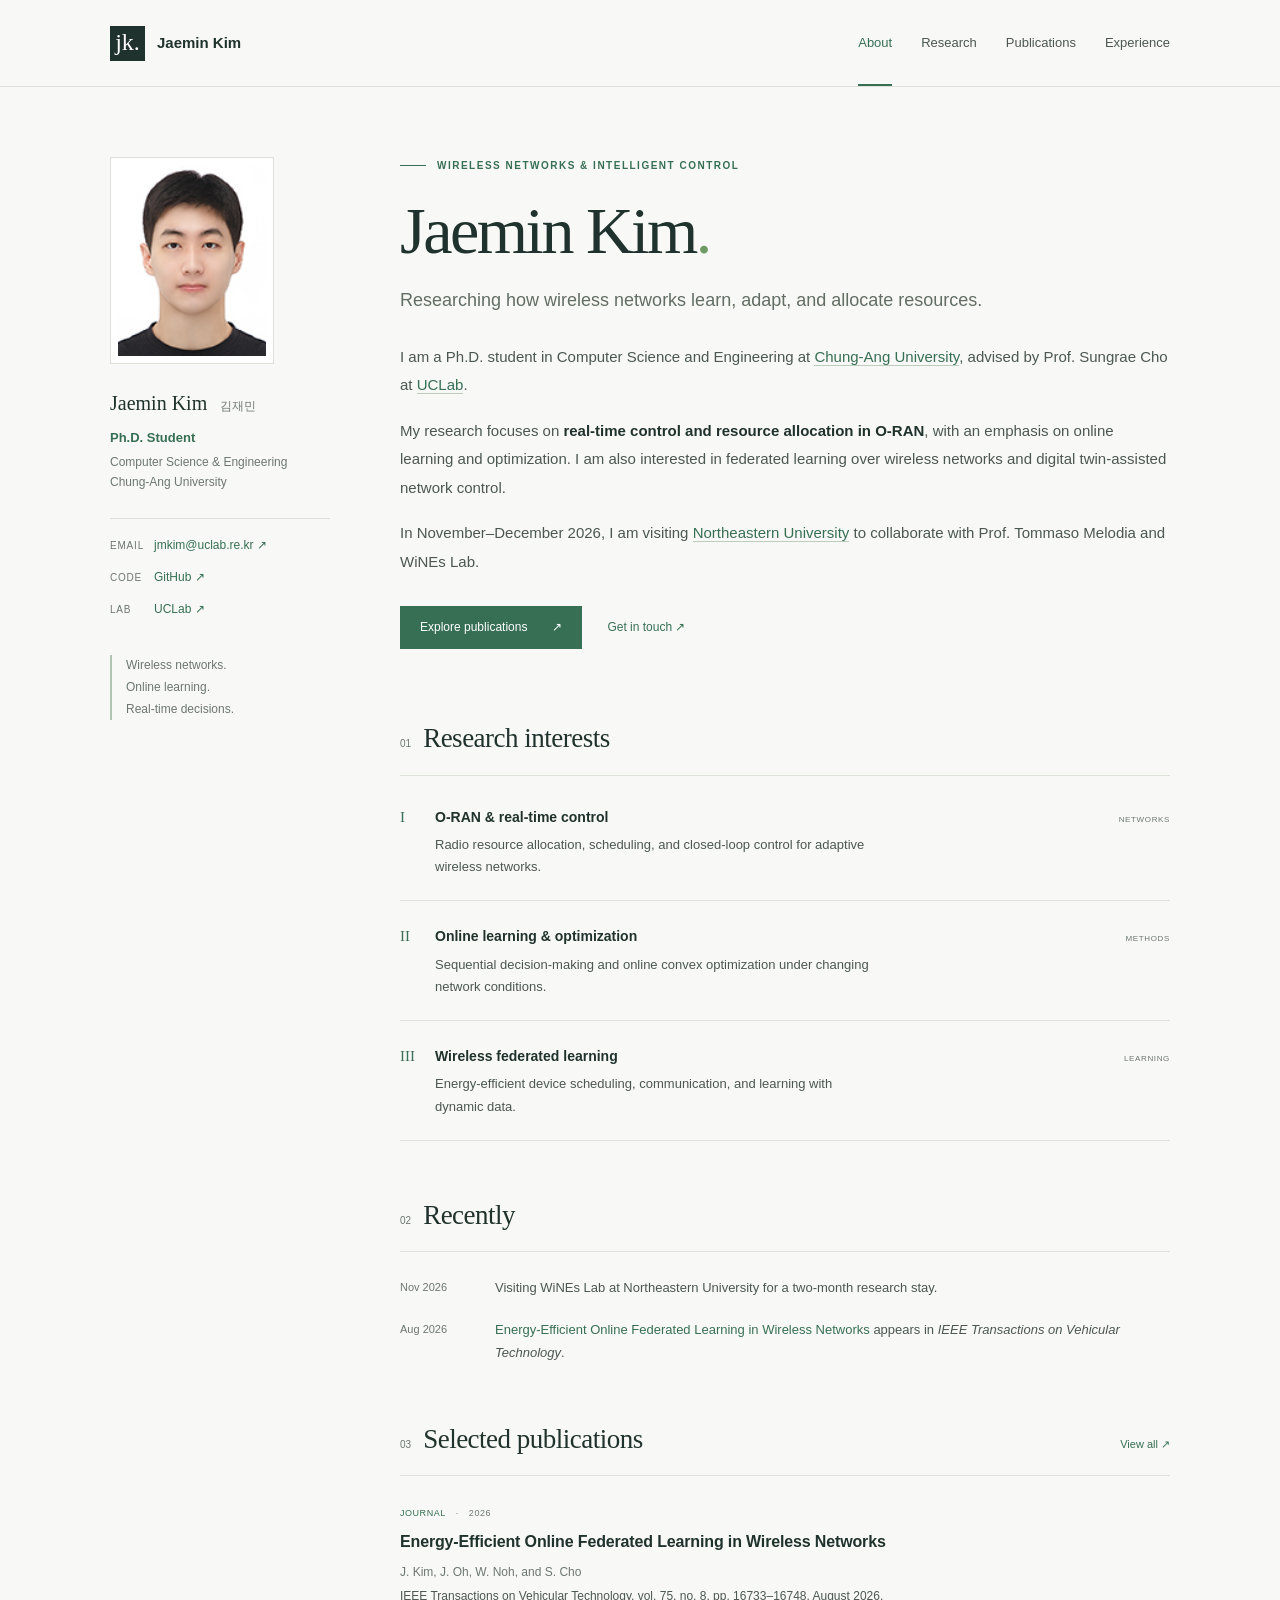
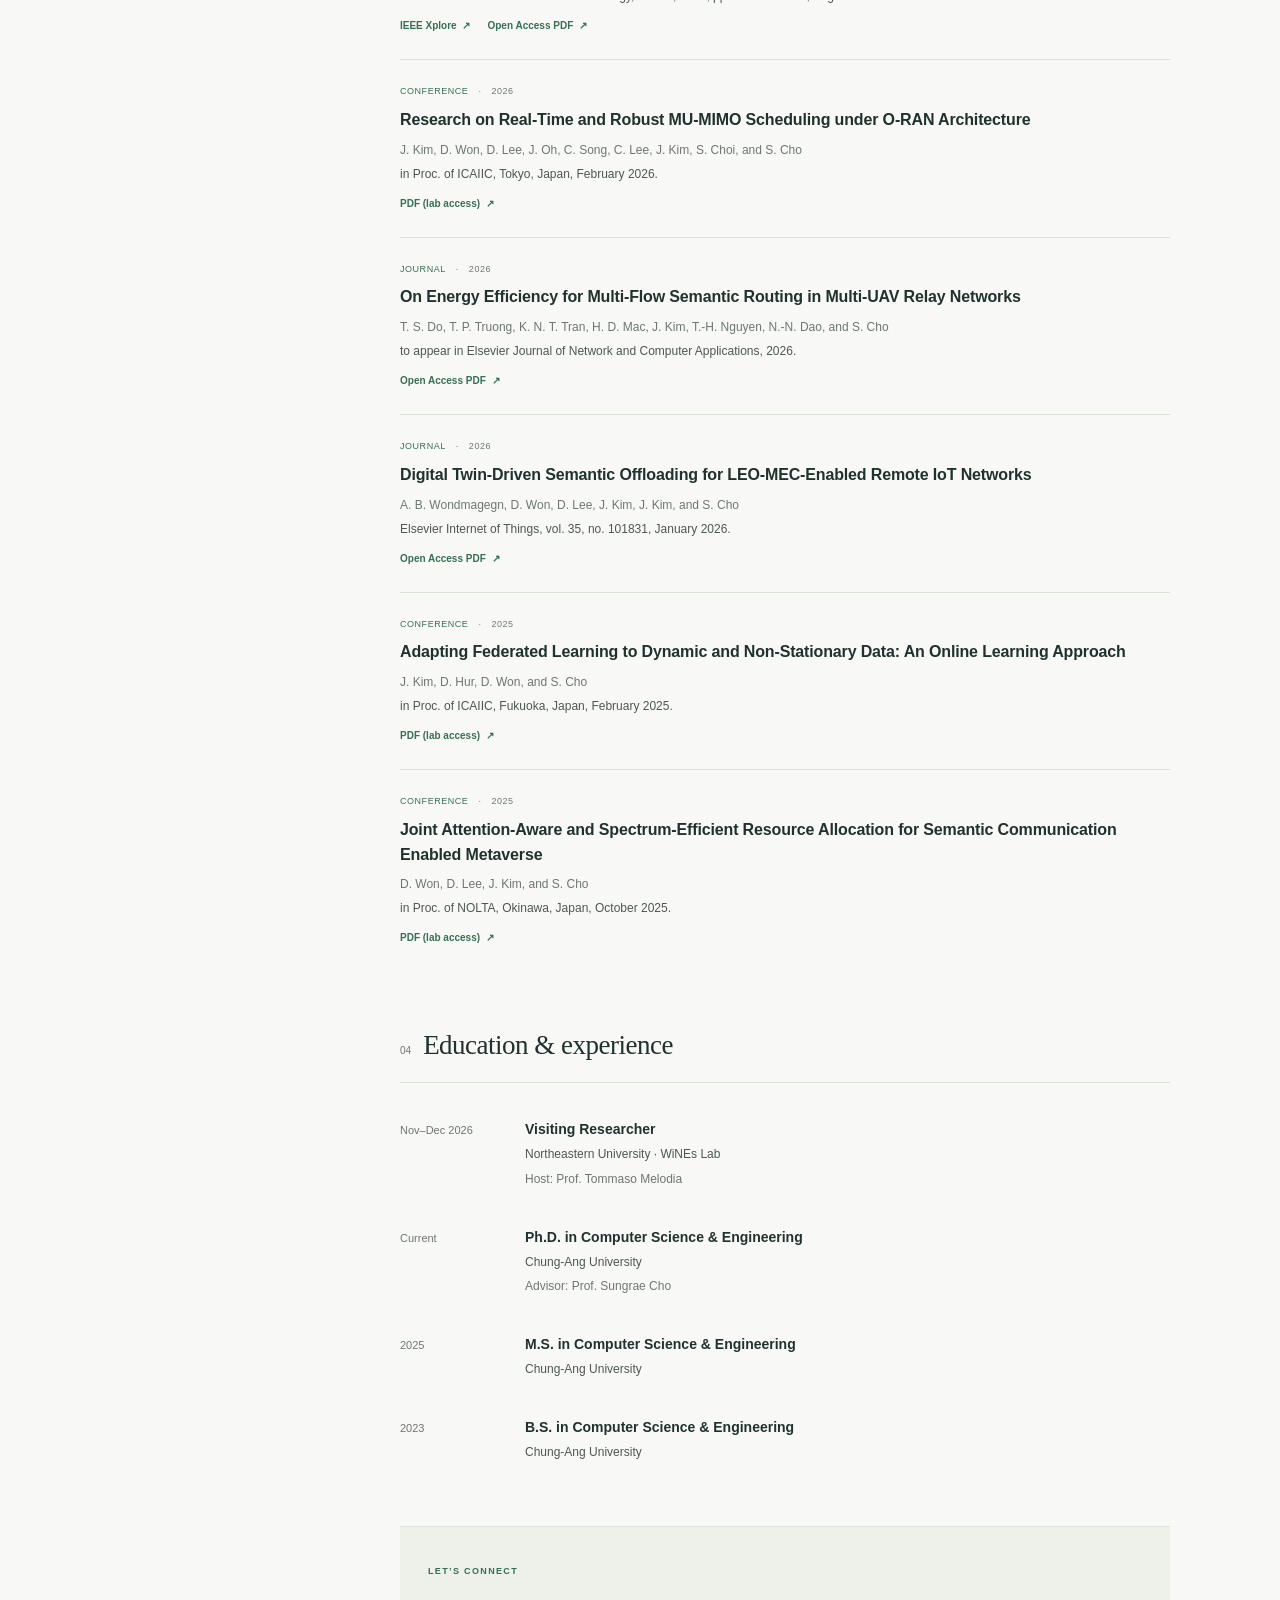
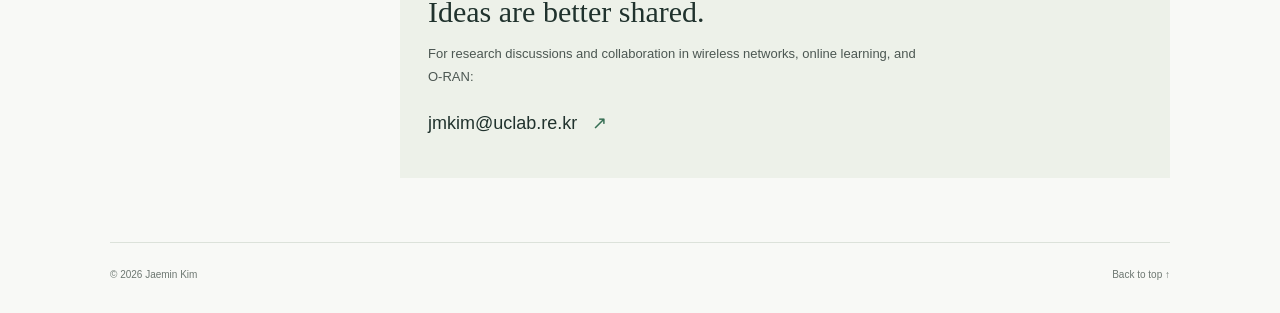
==== index.html @ d80642f9 "Build personal academic website with searchable publication record" ====
<!doctype html>
<html lang="en">
<head>
  <meta charset="utf-8">
  <meta name="viewport" content="width=device-width, initial-scale=1">
  <meta name="theme-color" content="#f8f9f6">
  <title>Jaemin Kim | Wireless Networks & Online Learning</title>
  <meta name="description" content="Jaemin Kim is a Ph.D. student at Chung-Ang University researching wireless networks, O-RAN, online learning, and resource allocation.">
  <link rel="canonical" href="https://jmkim-jay.github.io/">
  <meta property="og:type" content="website">
  <meta property="og:title" content="Jaemin Kim | Wireless Networks & Online Learning">
  <meta property="og:description" content="Jaemin Kim is a Ph.D. student at Chung-Ang University researching wireless networks, O-RAN, online learning, and resource allocation.">
  <meta property="og:url" content="https://jmkim-jay.github.io/">
  <link rel="icon" href="assets/favicon.svg" type="image/svg+xml">
  <link rel="stylesheet" href="assets/style.css">
  <script src="assets/site.js" defer></script>
</head>
<body>
  <a class="skip-link" href="#main">Skip to content</a>
  <header class="site-header">
    <div class="header-inner">
      <a class="brand" href="index.html" aria-label="Jaemin Kim — home"><span class="monogram" aria-hidden="true">jk.</span><span>Jaemin Kim</span></a>
      <nav aria-label="Main navigation">
        <a href="#about" aria-current="page">About</a>
        <a href="#research">Research</a>
        <a href="publications.html">Publications</a>
        <a href="#experience">Experience</a>
      </nav>
    </div>
  </header>
  <div class="page-layout">
    <aside class="profile" aria-label="Profile and contact">
      <div class="portrait-frame"><img src="assets/portrait.jpeg" alt="Portrait of Jaemin Kim" width="120" height="154" fetchpriority="high"></div>
      <p class="profile-name">Jaemin Kim <span lang="ko">김재민</span></p>
      <p class="profile-role">Ph.D. Student</p>
      <p class="profile-affiliation">Computer Science &amp; Engineering<br>Chung-Ang University</p>
      <div class="profile-divider"></div>
      <a class="profile-link" href="mailto:jmkim@uclab.re.kr"><span class="link-label">Email</span><span>jmkim@uclab.re.kr ↗</span></a>
      <a class="profile-link" href="https://github.com/jmkim-jay"><span class="link-label">Code</span><span>GitHub ↗</span></a>
      <a class="profile-link" href="https://uclab.re.kr/jmkim.html"><span class="link-label">Lab</span><span>UCLab ↗</span></a>
      <p class="profile-note">Wireless networks.<br>Online learning.<br>Real-time decisions.</p>
    </aside>
    <main id="main">
<section class="intro" id="about" aria-labelledby="intro-title">
  <p class="eyebrow"><span class="small-rule"></span> Wireless networks &amp; intelligent control</p>
  <h1 id="intro-title">Jaemin Kim<span class="name-dot">.</span></h1>
  <p class="intro-subtitle">Researching how wireless networks learn, adapt, and allocate resources.</p>
  <div class="intro-copy">
    <p>I am a Ph.D. student in Computer Science and Engineering at <a href="https://www.cau.ac.kr/">Chung-Ang University</a>, advised by Prof. Sungrae Cho at <a href="https://uclab.re.kr/">UCLab</a>.</p>
    <p>My research focuses on <strong>real-time control and resource allocation in O-RAN</strong>, with an emphasis on online learning and optimization. I am also interested in federated learning over wireless networks and digital twin-assisted network control.</p>
    <p>In November–December 2026, I am visiting <a href="https://www.northeastern.edu/">Northeastern University</a> to collaborate with Prof. Tommaso Melodia and WiNEs Lab.</p>
  </div>
  <div class="intro-actions"><a class="button" href="publications.html">Explore publications <span aria-hidden="true">↗</span></a><a class="text-link" href="mailto:jmkim@uclab.re.kr">Get in touch <span aria-hidden="true">↗</span></a></div>
</section>

<section class="section" id="research" aria-labelledby="research-title">
  <div class="section-heading"><p class="section-number">01</p><h2 id="research-title">Research interests</h2></div>
  <div class="research-list">
    <article><span class="research-index">I</span><div><h3>O-RAN &amp; real-time control</h3><p>Radio resource allocation, scheduling, and closed-loop control for adaptive wireless networks.</p></div><span class="research-tag">NETWORKS</span></article>
    <article><span class="research-index">II</span><div><h3>Online learning &amp; optimization</h3><p>Sequential decision-making and online convex optimization under changing network conditions.</p></div><span class="research-tag">METHODS</span></article>
    <article><span class="research-index">III</span><div><h3>Wireless federated learning</h3><p>Energy-efficient device scheduling, communication, and learning with dynamic data.</p></div><span class="research-tag">LEARNING</span></article>
  </div>
</section>

<section class="section" id="news" aria-labelledby="news-title">
  <div class="section-heading"><p class="section-number">02</p><h2 id="news-title">Recently</h2></div>
  <div class="news-list">
    <article><time datetime="2026-11">Nov 2026</time><p>Visiting WiNEs Lab at Northeastern University for a two-month research stay.</p></article>
    <article><time datetime="2026-08">Aug 2026</time><p><a href="https://ieeexplore.ieee.org/document/11421057">Energy-Efficient Online Federated Learning in Wireless Networks</a> appears in <em>IEEE Transactions on Vehicular Technology</em>.</p></article>
  </div>
</section>

<section class="section" id="selected-publications" aria-labelledby="selected-title">
  <div class="section-heading"><p class="section-number">03</p><h2 id="selected-title">Selected publications</h2><a class="section-link" href="publications.html">View all ↗</a></div>
  <div class="publication-list"><article class="publication" id="selected-journal-2" data-category="journal">
        <div class="pub-meta"><span>Journal</span><span>2026</span></div>
        <h3>Energy-Efficient Online Federated Learning in Wireless Networks</h3>
        <p class="authors">J. Kim, J. Oh, W. Noh, and S. Cho</p>
        <p class="venue">IEEE Transactions on Vehicular Technology, vol. 75, no. 8, pp. 16733–16748, August 2026.</p>
        <div class="paper-links"><a href="https://ieeexplore.ieee.org/document/11421057">IEEE Xplore <span aria-hidden="true">↗</span></a><a href="https://uclab.re.kr/publications_openaccesspdf/jmkim_tvt_2026_open.pdf">Open Access PDF <span aria-hidden="true">↗</span></a></div>
    </article>
<article class="publication" id="selected-conference-15" data-category="conference">
        <div class="pub-meta"><span>Conference</span><span>2026</span></div>
        <h3>Research on Real-Time and Robust MU-MIMO Scheduling under O-RAN Architecture</h3>
        <p class="authors">J. Kim, D. Won, D. Lee, J. Oh, C. Song, C. Lee, J. Kim, S. Choi, and S. Cho</p>
        <p class="venue">in Proc. of ICAIIC, Tokyo, Japan, February 2026.</p>
        <div class="paper-links"><a href="https://uclab.re.kr/publications/original/jmkim_icaiic_2026.pdf">PDF (lab access) <span aria-hidden="true">↗</span></a></div>
    </article>
<article class="publication" id="selected-journal-3" data-category="journal">
        <div class="pub-meta"><span>Journal</span><span>2026</span></div>
        <h3>On Energy Efficiency for Multi-Flow Semantic Routing in Multi-UAV Relay Networks</h3>
        <p class="authors">T. S. Do, T. P. Truong, K. N. T. Tran, H. D. Mac, J. Kim, T.-H. Nguyen, N.-N. Dao, and S. Cho</p>
        <p class="venue">to appear in Elsevier Journal of Network and Computer Applications, 2026.</p>
        <div class="paper-links"><a href="https://uclab.re.kr/uploads/files/tung_jnca_2026_open.pdf?publications_openaccesspdf">Open Access PDF <span aria-hidden="true">↗</span></a></div>
    </article>
<article class="publication" id="selected-journal-1" data-category="journal">
        <div class="pub-meta"><span>Journal</span><span>2026</span></div>
        <h3>Digital Twin-Driven Semantic Offloading for LEO-MEC-Enabled Remote IoT Networks</h3>
        <p class="authors">A. B. Wondmagegn, D. Won, D. Lee, J. Kim, J. Kim, and S. Cho</p>
        <p class="venue">Elsevier Internet of Things, vol. 35, no. 101831, January 2026.</p>
        <div class="paper-links"><a href="https://uclab.re.kr/publications_openaccesspdf/ayalneh_iotj2025_open.pdf">Open Access PDF <span aria-hidden="true">↗</span></a></div>
    </article>
<article class="publication" id="selected-conference-11" data-category="conference">
        <div class="pub-meta"><span>Conference</span><span>2025</span></div>
        <h3>Adapting Federated Learning to Dynamic and Non-Stationary Data: An Online Learning Approach</h3>
        <p class="authors">J. Kim, D. Hur, D. Won, and S. Cho</p>
        <p class="venue">in Proc. of ICAIIC, Fukuoka, Japan, February 2025.</p>
        <div class="paper-links"><a href="https://uclab.re.kr/publications/original/jmkim_ICAIIC2025.pdf">PDF (lab access) <span aria-hidden="true">↗</span></a></div>
    </article>
<article class="publication" id="selected-conference-14" data-category="conference">
        <div class="pub-meta"><span>Conference</span><span>2025</span></div>
        <h3>Joint Attention-Aware and Spectrum-Efficient Resource Allocation for Semantic Communication Enabled Metaverse</h3>
        <p class="authors">D. Won, D. Lee, J. Kim, and S. Cho</p>
        <p class="venue">in Proc. of NOLTA, Okinawa, Japan, October 2025.</p>
        <div class="paper-links"><a href="https://uclab.re.kr/publications/original/dwwon_nolta_2025.pdf">PDF (lab access) <span aria-hidden="true">↗</span></a></div>
    </article></div>
</section>

<section class="section" id="experience" aria-labelledby="experience-title">
  <div class="section-heading"><p class="section-number">04</p><h2 id="experience-title">Education &amp; experience</h2></div>
  <div class="timeline">
    <article><p class="timeline-date">Nov–Dec 2026</p><div><h3>Visiting Researcher</h3><p>Northeastern University · WiNEs Lab</p><p class="muted">Host: Prof. Tommaso Melodia</p></div></article>
    <article><p class="timeline-date">Current</p><div><h3>Ph.D. in Computer Science &amp; Engineering</h3><p>Chung-Ang University</p><p class="muted">Advisor: Prof. Sungrae Cho</p></div></article>
    <article><p class="timeline-date">2025</p><div><h3>M.S. in Computer Science &amp; Engineering</h3><p>Chung-Ang University</p></div></article>
    <article><p class="timeline-date">2023</p><div><h3>B.S. in Computer Science &amp; Engineering</h3><p>Chung-Ang University</p></div></article>
  </div>
</section>

<section class="contact-section" id="contact" aria-labelledby="contact-title">
  <p class="eyebrow">LET’S CONNECT</p><h2 id="contact-title">Ideas are better shared.</h2>
  <p>For research discussions and collaboration in wireless networks, online learning, and O-RAN:</p>
  <a class="contact-email" href="mailto:jmkim@uclab.re.kr">jmkim@uclab.re.kr <span aria-hidden="true">↗</span></a>
</section></main>
  </div>
  <footer class="site-footer"><span>© 2026 Jaemin Kim</span><a href="#main">Back to top ↑</a></footer>
</body>
</html>
---- assets/style.css ----
:root{--paper:#f8f9f6;--white:#fff;--ink:#20322d;--body:#4c5752;--muted:#6d7771;--green:#376f54;--line:#dce2da;--soft:#edf1e9;--serif:Georgia,'Times New Roman',serif;--sans:Inter,-apple-system,BlinkMacSystemFont,'Segoe UI',Arial,sans-serif}
*{box-sizing:border-box}html{scroll-behavior:smooth;scroll-padding-top:100px}body{margin:0;background:var(--paper);color:var(--body);font-family:var(--sans);font-size:16px;line-height:1.75;-webkit-font-smoothing:antialiased}a{color:var(--green);text-decoration:none;text-underline-offset:4px}a:hover{text-decoration:underline}button,input{font:inherit}button{cursor:pointer}a,button,input{-webkit-tap-highlight-color:transparent}a:focus-visible,button:focus-visible,input:focus-visible{outline:3px solid var(--green);outline-offset:5px}::selection{background:#d7e4d1;color:var(--ink)}[hidden]{display:none!important}h1,h2,h3,p{margin:0}h1,h2,h3{color:var(--ink)}.skip-link{position:fixed;top:-100px;left:20px;padding:8px 18px;background:white;z-index:100}.skip-link:focus{top:12px}.site-header{position:sticky;top:0;background:rgba(248,249,246,.97);border-bottom:1px solid var(--line);z-index:20}.header-inner{max-width:1120px;margin:auto;min-height:86px;display:flex;align-items:center;justify-content:space-between;gap:24px;padding:0 30px}.brand{display:flex;align-items:center;gap:12px;font-weight:600;font-size:15px;color:var(--ink);white-space:nowrap}.brand:hover{text-decoration:none}.monogram{display:grid;place-items:center;background:var(--ink);color:white;width:35px;height:35px;font-family:var(--serif);font-size:24px;font-weight:400;line-height:1;padding-bottom:3px}.site-header nav{display:flex;gap:29px}.site-header nav a{position:relative;display:block;font-size:13px;font-weight:500;color:var(--body);padding:31px 0}.site-header nav a[aria-current=page]{color:var(--green)}.site-header nav a[aria-current=page]:after{content:'';position:absolute;bottom:-1px;height:2px;left:0;right:0;background:var(--green)}.page-layout{max-width:1120px;margin:0 auto;display:grid;grid-template-columns:220px minmax(0,1fr);gap:70px;padding:70px 30px 0}.profile{align-self:start;position:sticky;top:130px;font-size:13px;line-height:1.65}.portrait-frame{width:164px;height:207px;background:#fff;border:1px solid var(--line);padding:7px;margin-bottom:23px}.portrait-frame img{width:100%;height:100%;object-fit:cover;display:block}.profile-name{font-size:20px;font-family:var(--serif);color:var(--ink)}.profile-name span{font-size:12px;font-family:var(--sans);font-weight:400;color:var(--muted);margin-left:8px}.profile-role{font-size:13px;color:var(--green);font-weight:600;margin-top:7px}.profile-affiliation{margin-top:5px;font-size:12px;color:var(--muted)}.profile-divider{height:1px;background:var(--line);margin:25px 0 17px;width:100%}.profile-link{display:flex;align-items:baseline;gap:10px;font-size:12px;margin:12px 0}.link-label{width:34px;color:var(--muted);font-size:10px;text-transform:uppercase;letter-spacing:.08em}.profile-note{border-left:2px solid #b4c4b2;padding-left:14px;margin-top:36px;color:var(--muted);font-size:12px;line-height:1.8}main{min-width:0}.intro{padding-bottom:15px}.eyebrow{display:flex;align-items:center;gap:11px;font-size:10px;font-weight:600;letter-spacing:.15em;text-transform:uppercase;color:var(--green);margin-bottom:20px}.small-rule{width:26px;height:1px;background:var(--green);flex-shrink:0}h1{font-family:var(--serif);font-size:66px;font-weight:400;line-height:1.1;letter-spacing:-2.5px;margin-bottom:19px}.name-dot{color:#709a63}.intro-subtitle{font-size:18px;color:#626d64;line-height:1.6;max-width:620px;margin-bottom:28px}.intro-copy{font-size:15px;line-height:1.9}.intro-copy p+p{margin-top:17px}.intro-copy strong{font-weight:600;color:var(--ink)}.intro-copy a{border-bottom:1px solid #bdcdbb}.intro-copy a:hover{text-decoration:none;border-color:var(--green)}.intro-actions{display:flex;align-items:center;gap:25px;margin:30px 0 0}.button{display:inline-flex;align-items:center;justify-content:center;gap:25px;padding:10px 19px;background:var(--green);color:white;border:1px solid var(--green);font-size:12px;line-height:1.7;font-weight:500;transition:background .15s}.button:hover{background:var(--ink);text-decoration:none}.text-link{font-size:12px}.section{margin-top:56px}.section-heading{display:flex;align-items:baseline;gap:12px;padding-bottom:17px;border-bottom:1px solid var(--line);margin-bottom:6px}.section-number{font-size:10px;color:var(--muted);font-variant-numeric:tabular-nums}.section-heading h2{font-family:var(--serif);font-size:27px;font-weight:400;line-height:1.4;letter-spacing:-.5px}.section-link{margin-left:auto;font-size:11px;white-space:nowrap}.research-list article{display:flex;align-items:baseline;gap:17px;padding:22px 0;border-bottom:1px solid var(--line)}.research-index{font-family:var(--serif);font-size:15px;color:var(--green);min-width:18px}.research-list h3{font-size:14px;font-weight:600;margin-bottom:5px}.research-list p{font-size:13px;line-height:1.7;max-width:445px}.research-tag{font-size:8px;color:var(--muted);letter-spacing:.08em;margin-left:auto;flex-shrink:0}.news-list article{display:grid;grid-template-columns:83px 1fr;gap:12px;padding-top:18px;font-size:13px;line-height:1.8}.news-list time{font-size:11px;color:var(--muted);padding-top:2px}.publication{padding:24px 0;border-bottom:1px solid var(--line)}.publication:last-child{border-bottom:0}.pub-meta{display:flex;flex-wrap:wrap;align-items:center;gap:10px;font-size:9px;letter-spacing:.06em;text-transform:uppercase;color:var(--green);margin-bottom:8px}.pub-meta>span+span{color:var(--muted)}.pub-meta>span+span:before{content:'·';margin-right:10px}.pub-meta .award{color:var(--green);background:var(--soft);padding:2px 7px}.pub-meta .award:before{display:none}.publication h3{font-size:16px;line-height:1.55;font-weight:600;margin-bottom:7px;letter-spacing:-.15px}.publication .authors{font-size:12px;line-height:1.75;color:var(--muted)}.publication .venue{font-size:12px;line-height:1.75;margin-top:3px}.paper-links{display:flex;flex-wrap:wrap;gap:17px;margin-top:10px;font-size:10px;line-height:1.8}.paper-links:empty{display:none}.paper-links a{font-weight:600}.paper-links span{margin-left:3px}.timeline{padding:14px 0 0}.timeline article{display:grid;grid-template-columns:115px 1fr;gap:10px;padding:15px 0 20px}.timeline-date{font-size:11px;color:var(--muted);padding-top:3px}.timeline h3{font-size:14px;font-weight:600;line-height:1.65}.timeline article div p{font-size:12px;line-height:1.8;margin-top:3px}.muted{color:var(--muted)}.contact-section{margin-top:43px;border-top:1px solid var(--line);padding:37px 28px 38px;background:var(--soft)}.contact-section .eyebrow{font-size:9px;margin-bottom:12px}.contact-section h2{font-family:var(--serif);font-weight:400;font-size:30px;line-height:1.3;margin-bottom:12px}.contact-section>p:not(.eyebrow){font-size:13px;max-width:490px}.contact-email{font-size:18px;margin-top:20px;display:inline-block;color:var(--ink);overflow-wrap:anywhere}.contact-email span{color:var(--green);margin-left:10px}.site-footer{max-width:1060px;margin:64px auto 0;border-top:1px solid var(--line);padding:23px 0 30px;display:flex;justify-content:space-between;font-size:10px;color:var(--muted)}.site-footer a{color:var(--muted)}.publications-intro h1{font-size:52px;letter-spacing:-1.8px}.publications-intro .intro-subtitle{font-size:16px;margin-bottom:16px}.record-source{font-size:11px;color:var(--muted)}.publication-controls{padding:22px 0 25px}.search-label{display:block;font-size:12px;color:var(--ink);margin-bottom:7px}#publication-search{width:100%;border:1px solid #cbd6c9;border-radius:0;padding:12px 14px;font-size:13px;background:white;color:var(--ink);appearance:none}.filter-buttons{display:flex;flex-wrap:wrap;gap:7px;margin:17px 0 15px}.filter-buttons button{border:1px solid var(--line);background:transparent;padding:7px 10px;font-size:10px;line-height:1.5;color:var(--body);border-radius:2px}.filter-buttons button span{font-size:9px;margin-left:5px;opacity:.8}.filter-buttons button[aria-pressed=true]{background:var(--green);border-color:var(--green);color:white}.filter-buttons button:hover{border-color:var(--green)}.result-count{font-size:11px;color:var(--muted)}.pub-group{margin-top:24px}.pub-group>h2{font-family:var(--serif);font-size:25px;font-weight:400;display:flex;justify-content:space-between;gap:15px;align-items:center;padding-bottom:13px;border-bottom:1px solid var(--ink)}.pub-group>h2 span{font-family:var(--sans);font-size:12px;color:var(--muted)}.empty-state{text-align:center;padding:45px 10px}.empty-state h2{font-size:22px;font-family:var(--serif);font-weight:400}.empty-state p{font-size:13px;margin:12px 0 22px}
@media(min-width:1500px){.page-layout{padding-top:80px}}
@media(max-width:980px){.page-layout{grid-template-columns:185px minmax(0,1fr);gap:38px;padding-top:48px}.header-inner{padding:0 28px}.site-footer{margin-left:30px;margin-right:30px}.research-tag{display:none}.profile-link{font-size:11px;gap:7px}.link-label{width:28px}h1{font-size:58px}.publications-intro h1{font-size:45px}}
@media(max-width:700px){html{scroll-padding-top:120px}.header-inner{padding:15px 22px 0;min-height:0;flex-wrap:wrap;gap:7px}.brand{font-size:14px}.monogram{width:29px;height:29px;font-size:21px}.site-header nav{width:100%;justify-content:space-between;gap:12px}.site-header nav a{font-size:12px;padding:10px 0 13px}.page-layout{display:block;padding:31px 23px 0}.profile{position:static;display:grid;grid-template-columns:89px 1fr;column-gap:19px;align-items:start;padding-bottom:27px;margin-bottom:32px;border-bottom:1px solid var(--line)}.portrait-frame{grid-column:1;grid-row:1/6;width:89px;height:114px;padding:4px;margin:0}.profile-name{grid-column:2;font-size:21px;line-height:1.3;margin-top:4px}.profile-role{grid-column:2;font-size:12px;margin-top:5px}.profile-affiliation{grid-column:2;font-size:11px;margin-top:3px;line-height:1.5}.profile-divider,.profile-note{display:none}.profile-link{display:inline-flex;grid-column:2;gap:9px;margin:4px 0 0;font-size:10px;line-height:1.6}.profile-link:nth-of-type(n+2){display:none}.link-label{width:auto;font-size:9px}.eyebrow{font-size:8px;letter-spacing:.11em;gap:8px;margin-bottom:17px}.small-rule{width:18px}h1{font-size:51px;letter-spacing:-1.8px;margin-bottom:16px}.intro-subtitle{font-size:16px;margin-bottom:23px}.intro-copy{font-size:14px;line-height:1.9}.intro-copy p+p{margin-top:16px}.intro-actions{gap:20px;margin-top:25px}.button{padding:10px 13px;gap:17px;font-size:11px}.text-link{font-size:11px}.section{margin-top:42px}.section-heading{gap:9px;padding-bottom:13px}.section-heading h2{font-size:24px;letter-spacing:-.6px}.section-number{font-size:9px}.section-link{font-size:10px}.research-list article{gap:11px;padding:20px 0}.research-list h3{font-size:13px}.research-list p{font-size:12px}.news-list article{grid-template-columns:70px 1fr;gap:10px;font-size:12px}.news-list time{font-size:10px}.publication{padding:22px 0}.publication h3{font-size:15px}.publication .authors,.publication .venue{font-size:11px}.pub-meta{font-size:8px}.timeline article{grid-template-columns:85px 1fr;gap:12px;padding:12px 0 19px}.timeline h3{font-size:13px}.timeline-date{font-size:10px}.timeline article div p{font-size:11px}.contact-section{padding:28px 22px;margin-top:28px}.contact-section h2{font-size:27px}.contact-section>p:not(.eyebrow){font-size:12px}.contact-email{font-size:17px}.site-footer{margin:42px 23px 0;font-size:9px}.publications-intro h1{font-size:42px}.publications-intro .intro-subtitle{font-size:15px}.filter-buttons button{font-size:10px}.pub-group>h2{font-size:23px}.paper-links{font-size:10px}}
@media(prefers-reduced-motion:reduce){html{scroll-behavior:auto}*{transition:none!important}}
@media print{body{background:white;color:#111;font-size:11pt}.site-header,.profile,.site-footer,.intro-actions,.contact-section,.publication-controls{display:none}.page-layout{display:block;margin:0;padding:0;max-width:none}.section{margin-top:25px}.publication,.timeline article{break-inside:avoid}h1{font-size:35pt}.paper-links{display:none}a{color:inherit}.pub-group[hidden],.publication[hidden]{display:block!important}}
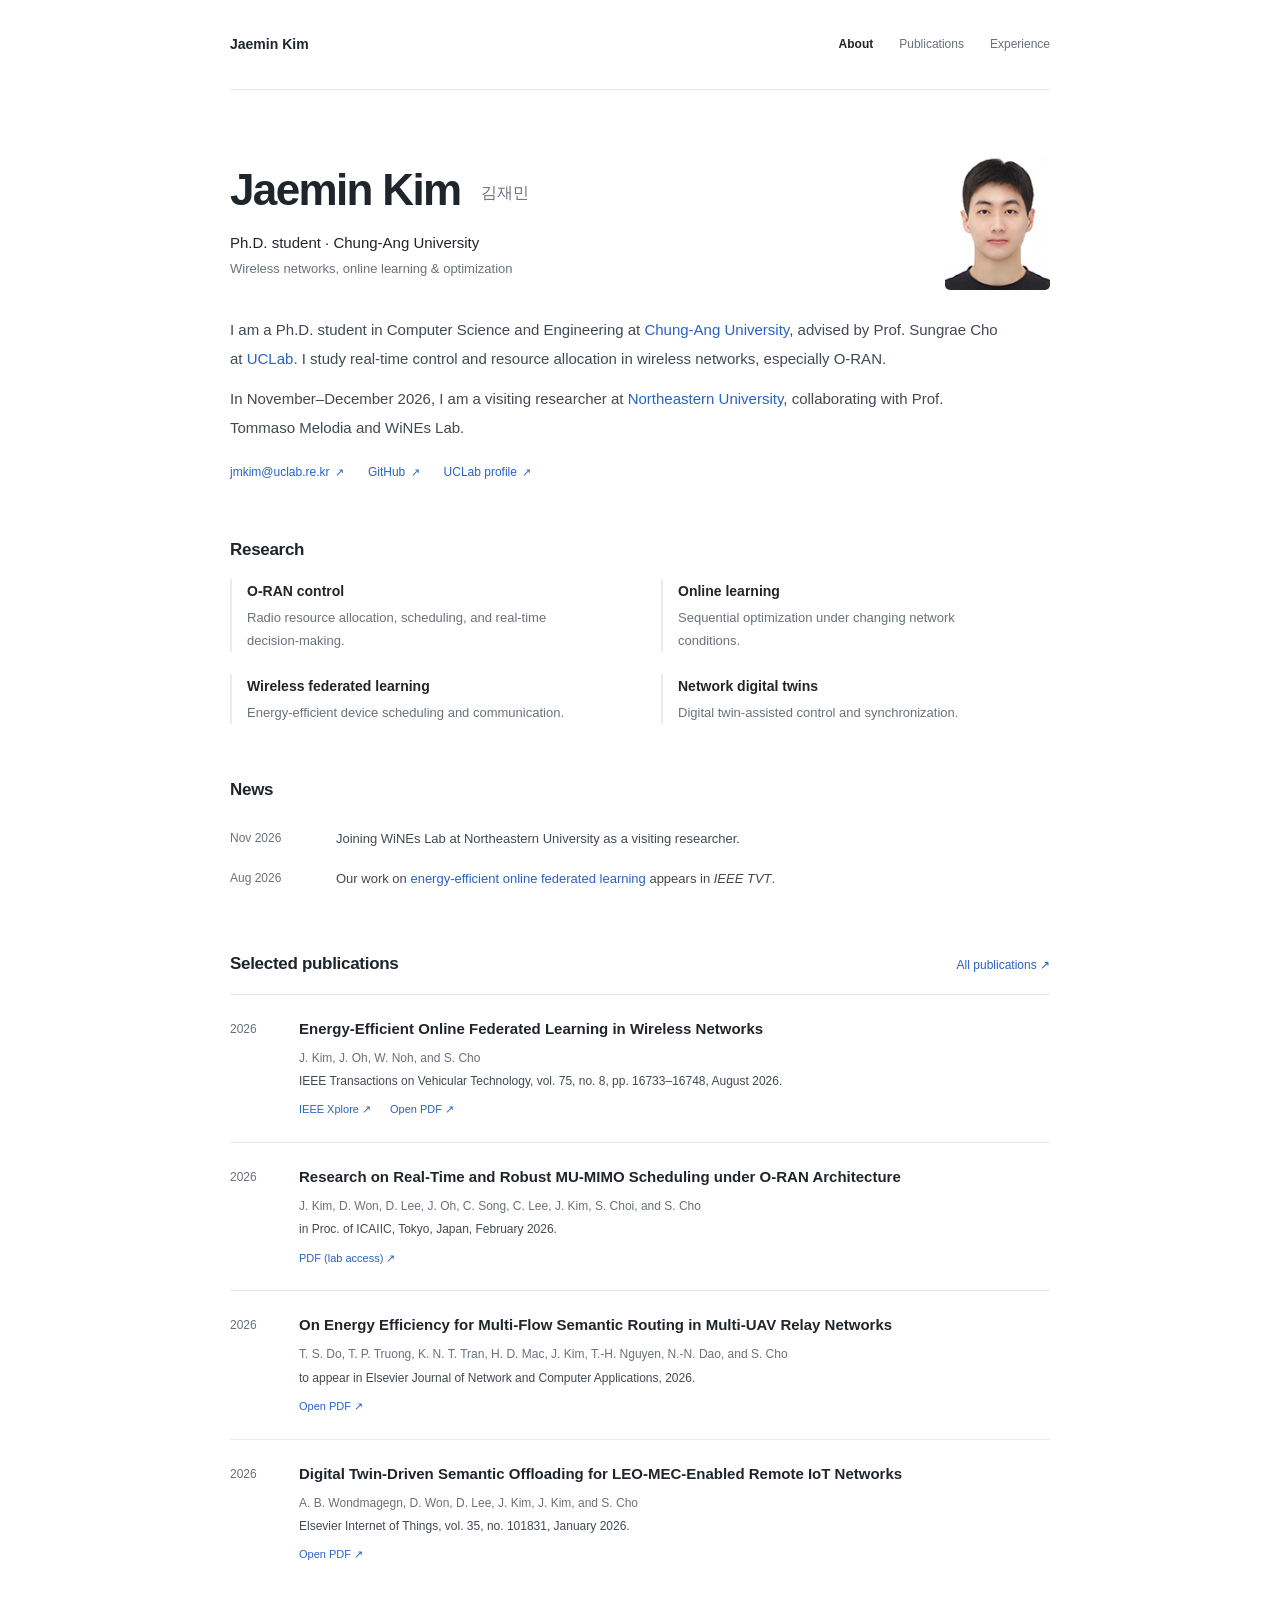
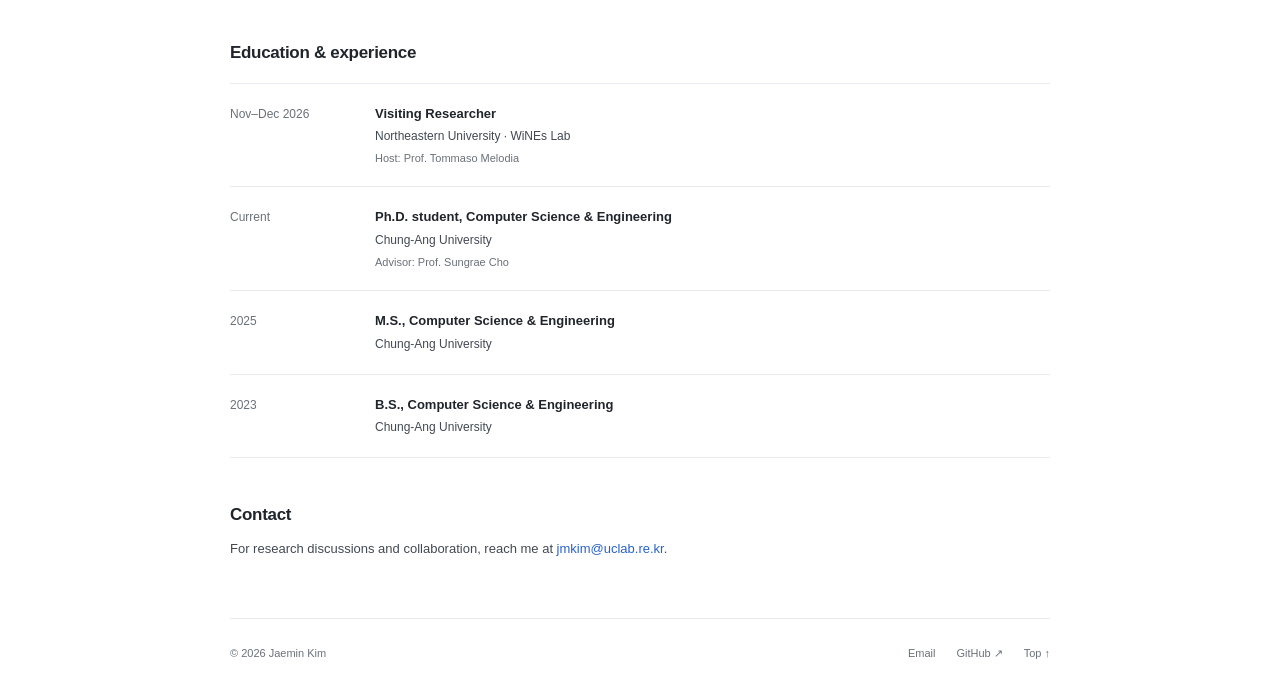
==== commit b6bf1dc5: "Redesign personal site with a clean single-column layout" ====
--- a/index.html
+++ b/index.html
@@ -3,12 +3,12 @@
 <head>
   <meta charset="utf-8">
   <meta name="viewport" content="width=device-width, initial-scale=1">
-  <meta name="theme-color" content="#f8f9f6">
-  <title>Jaemin Kim | Wireless Networks & Online Learning</title>
+  <meta name="theme-color" content="#ffffff">
+  <title>Jaemin Kim</title>
   <meta name="description" content="Jaemin Kim is a Ph.D. student at Chung-Ang University researching wireless networks, O-RAN, online learning, and resource allocation.">
   <link rel="canonical" href="https://jmkim-jay.github.io/">
   <meta property="og:type" content="website">
-  <meta property="og:title" content="Jaemin Kim | Wireless Networks & Online Learning">
+  <meta property="og:title" content="Jaemin Kim">
   <meta property="og:description" content="Jaemin Kim is a Ph.D. student at Chung-Ang University researching wireless networks, O-RAN, online learning, and resource allocation.">
   <meta property="og:url" content="https://jmkim-jay.github.io/">
   <link rel="icon" href="assets/favicon.svg" type="image/svg+xml">
@@ -18,120 +18,111 @@
 <body>
   <a class="skip-link" href="#main">Skip to content</a>
   <header class="site-header">
-    <div class="header-inner">
-      <a class="brand" href="index.html" aria-label="Jaemin Kim — home"><span class="monogram" aria-hidden="true">jk.</span><span>Jaemin Kim</span></a>
-      <nav aria-label="Main navigation">
-        <a href="#about" aria-current="page">About</a>
-        <a href="#research">Research</a>
-        <a href="publications.html">Publications</a>
-        <a href="#experience">Experience</a>
-      </nav>
+    <a class="brand" href="index.html" aria-label="Jaemin Kim — home">Jaemin Kim</a>
+    <nav aria-label="Main navigation">
+      <a href="#about" aria-current="page">About</a>
+      <a href="publications.html">Publications</a>
+      <a href="#experience">Experience</a>
+    </nav>
+  </header>
+  <main id="main">
+<section class="intro" id="about" aria-labelledby="intro-title">
+  <div class="intro-header">
+    <div><h1 id="intro-title">Jaemin Kim <span lang="ko">김재민</span></h1>
+      <p class="role">Ph.D. student · Chung-Ang University</p>
+      <p class="field">Wireless networks, online learning &amp; optimization</p>
     </div>
-  </header>
-  <div class="page-layout">
-    <aside class="profile" aria-label="Profile and contact">
-      <div class="portrait-frame"><img src="assets/portrait.jpeg" alt="Portrait of Jaemin Kim" width="120" height="154" fetchpriority="high"></div>
-      <p class="profile-name">Jaemin Kim <span lang="ko">김재민</span></p>
-      <p class="profile-role">Ph.D. Student</p>
-      <p class="profile-affiliation">Computer Science &amp; Engineering<br>Chung-Ang University</p>
-      <div class="profile-divider"></div>
-      <a class="profile-link" href="mailto:jmkim@uclab.re.kr"><span class="link-label">Email</span><span>jmkim@uclab.re.kr ↗</span></a>
-      <a class="profile-link" href="https://github.com/jmkim-jay"><span class="link-label">Code</span><span>GitHub ↗</span></a>
-      <a class="profile-link" href="https://uclab.re.kr/jmkim.html"><span class="link-label">Lab</span><span>UCLab ↗</span></a>
-      <p class="profile-note">Wireless networks.<br>Online learning.<br>Real-time decisions.</p>
-    </aside>
-    <main id="main">
-<section class="intro" id="about" aria-labelledby="intro-title">
-  <p class="eyebrow"><span class="small-rule"></span> Wireless networks &amp; intelligent control</p>
-  <h1 id="intro-title">Jaemin Kim<span class="name-dot">.</span></h1>
-  <p class="intro-subtitle">Researching how wireless networks learn, adapt, and allocate resources.</p>
-  <div class="intro-copy">
-    <p>I am a Ph.D. student in Computer Science and Engineering at <a href="https://www.cau.ac.kr/">Chung-Ang University</a>, advised by Prof. Sungrae Cho at <a href="https://uclab.re.kr/">UCLab</a>.</p>
-    <p>My research focuses on <strong>real-time control and resource allocation in O-RAN</strong>, with an emphasis on online learning and optimization. I am also interested in federated learning over wireless networks and digital twin-assisted network control.</p>
-    <p>In November–December 2026, I am visiting <a href="https://www.northeastern.edu/">Northeastern University</a> to collaborate with Prof. Tommaso Melodia and WiNEs Lab.</p>
+    <img class="portrait" src="assets/portrait.jpeg" alt="Portrait of Jaemin Kim" width="120" height="154" fetchpriority="high">
   </div>
-  <div class="intro-actions"><a class="button" href="publications.html">Explore publications <span aria-hidden="true">↗</span></a><a class="text-link" href="mailto:jmkim@uclab.re.kr">Get in touch <span aria-hidden="true">↗</span></a></div>
+  <div class="bio">
+    <p>I am a Ph.D. student in Computer Science and Engineering at <a href="https://www.cau.ac.kr/">Chung-Ang University</a>, advised by Prof. Sungrae Cho at <a href="https://uclab.re.kr/">UCLab</a>. I study real-time control and resource allocation in wireless networks, especially O-RAN.</p>
+    <p>In November–December 2026, I am a visiting researcher at <a href="https://www.northeastern.edu/">Northeastern University</a>, collaborating with Prof. Tommaso Melodia and WiNEs Lab.</p>
+  </div>
+  <div class="contact-links" aria-label="Contact and profiles">
+    <a href="mailto:jmkim@uclab.re.kr">jmkim@uclab.re.kr <span aria-hidden="true">↗</span></a>
+    <a href="https://github.com/jmkim-jay">GitHub <span aria-hidden="true">↗</span></a>
+    <a href="https://uclab.re.kr/jmkim.html">UCLab profile <span aria-hidden="true">↗</span></a>
+  </div>
 </section>
 
 <section class="section" id="research" aria-labelledby="research-title">
-  <div class="section-heading"><p class="section-number">01</p><h2 id="research-title">Research interests</h2></div>
-  <div class="research-list">
-    <article><span class="research-index">I</span><div><h3>O-RAN &amp; real-time control</h3><p>Radio resource allocation, scheduling, and closed-loop control for adaptive wireless networks.</p></div><span class="research-tag">NETWORKS</span></article>
-    <article><span class="research-index">II</span><div><h3>Online learning &amp; optimization</h3><p>Sequential decision-making and online convex optimization under changing network conditions.</p></div><span class="research-tag">METHODS</span></article>
-    <article><span class="research-index">III</span><div><h3>Wireless federated learning</h3><p>Energy-efficient device scheduling, communication, and learning with dynamic data.</p></div><span class="research-tag">LEARNING</span></article>
+  <div class="section-heading"><h2 id="research-title">Research</h2></div>
+  <div class="research-grid">
+    <article><h3>O-RAN control</h3><p>Radio resource allocation, scheduling, and real-time decision-making.</p></article>
+    <article><h3>Online learning</h3><p>Sequential optimization under changing network conditions.</p></article>
+    <article><h3>Wireless federated learning</h3><p>Energy-efficient device scheduling and communication.</p></article>
+    <article><h3>Network digital twins</h3><p>Digital twin-assisted control and synchronization.</p></article>
   </div>
 </section>
 
 <section class="section" id="news" aria-labelledby="news-title">
-  <div class="section-heading"><p class="section-number">02</p><h2 id="news-title">Recently</h2></div>
+  <div class="section-heading"><h2 id="news-title">News</h2></div>
   <div class="news-list">
-    <article><time datetime="2026-11">Nov 2026</time><p>Visiting WiNEs Lab at Northeastern University for a two-month research stay.</p></article>
-    <article><time datetime="2026-08">Aug 2026</time><p><a href="https://ieeexplore.ieee.org/document/11421057">Energy-Efficient Online Federated Learning in Wireless Networks</a> appears in <em>IEEE Transactions on Vehicular Technology</em>.</p></article>
+    <article><time datetime="2026-11">Nov 2026</time><p>Joining WiNEs Lab at Northeastern University as a visiting researcher.</p></article>
+    <article><time datetime="2026-08">Aug 2026</time><p>Our work on <a href="https://ieeexplore.ieee.org/document/11421057">energy-efficient online federated learning</a> appears in <em>IEEE TVT</em>.</p></article>
   </div>
 </section>
 
 <section class="section" id="selected-publications" aria-labelledby="selected-title">
-  <div class="section-heading"><p class="section-number">03</p><h2 id="selected-title">Selected publications</h2><a class="section-link" href="publications.html">View all ↗</a></div>
+  <div class="section-heading"><h2 id="selected-title">Selected publications</h2><a class="section-link" href="publications.html">All publications <span aria-hidden="true">↗</span></a></div>
   <div class="publication-list"><article class="publication" id="selected-journal-2" data-category="journal">
-        <div class="pub-meta"><span>Journal</span><span>2026</span></div>
+      <p class="pub-year">2026</p>
+      <div class="pub-body">
         <h3>Energy-Efficient Online Federated Learning in Wireless Networks</h3>
         <p class="authors">J. Kim, J. Oh, W. Noh, and S. Cho</p>
         <p class="venue">IEEE Transactions on Vehicular Technology, vol. 75, no. 8, pp. 16733–16748, August 2026.</p>
-        <div class="paper-links"><a href="https://ieeexplore.ieee.org/document/11421057">IEEE Xplore <span aria-hidden="true">↗</span></a><a href="https://uclab.re.kr/publications_openaccesspdf/jmkim_tvt_2026_open.pdf">Open Access PDF <span aria-hidden="true">↗</span></a></div>
+
+        <div class="paper-links"><a href="https://ieeexplore.ieee.org/document/11421057">IEEE Xplore<span aria-hidden="true"> ↗</span></a><a href="https://uclab.re.kr/publications_openaccesspdf/jmkim_tvt_2026_open.pdf">Open PDF<span aria-hidden="true"> ↗</span></a></div>
+      </div>
     </article>
 <article class="publication" id="selected-conference-15" data-category="conference">
-        <div class="pub-meta"><span>Conference</span><span>2026</span></div>
+      <p class="pub-year">2026</p>
+      <div class="pub-body">
         <h3>Research on Real-Time and Robust MU-MIMO Scheduling under O-RAN Architecture</h3>
         <p class="authors">J. Kim, D. Won, D. Lee, J. Oh, C. Song, C. Lee, J. Kim, S. Choi, and S. Cho</p>
         <p class="venue">in Proc. of ICAIIC, Tokyo, Japan, February 2026.</p>
-        <div class="paper-links"><a href="https://uclab.re.kr/publications/original/jmkim_icaiic_2026.pdf">PDF (lab access) <span aria-hidden="true">↗</span></a></div>
+
+        <div class="paper-links"><a href="https://uclab.re.kr/publications/original/jmkim_icaiic_2026.pdf">PDF (lab access)<span aria-hidden="true"> ↗</span></a></div>
+      </div>
     </article>
 <article class="publication" id="selected-journal-3" data-category="journal">
-        <div class="pub-meta"><span>Journal</span><span>2026</span></div>
+      <p class="pub-year">2026</p>
+      <div class="pub-body">
         <h3>On Energy Efficiency for Multi-Flow Semantic Routing in Multi-UAV Relay Networks</h3>
         <p class="authors">T. S. Do, T. P. Truong, K. N. T. Tran, H. D. Mac, J. Kim, T.-H. Nguyen, N.-N. Dao, and S. Cho</p>
         <p class="venue">to appear in Elsevier Journal of Network and Computer Applications, 2026.</p>
-        <div class="paper-links"><a href="https://uclab.re.kr/uploads/files/tung_jnca_2026_open.pdf?publications_openaccesspdf">Open Access PDF <span aria-hidden="true">↗</span></a></div>
+
+        <div class="paper-links"><a href="https://uclab.re.kr/uploads/files/tung_jnca_2026_open.pdf?publications_openaccesspdf">Open PDF<span aria-hidden="true"> ↗</span></a></div>
+      </div>
     </article>
 <article class="publication" id="selected-journal-1" data-category="journal">
-        <div class="pub-meta"><span>Journal</span><span>2026</span></div>
+      <p class="pub-year">2026</p>
+      <div class="pub-body">
         <h3>Digital Twin-Driven Semantic Offloading for LEO-MEC-Enabled Remote IoT Networks</h3>
         <p class="authors">A. B. Wondmagegn, D. Won, D. Lee, J. Kim, J. Kim, and S. Cho</p>
         <p class="venue">Elsevier Internet of Things, vol. 35, no. 101831, January 2026.</p>
-        <div class="paper-links"><a href="https://uclab.re.kr/publications_openaccesspdf/ayalneh_iotj2025_open.pdf">Open Access PDF <span aria-hidden="true">↗</span></a></div>
-    </article>
-<article class="publication" id="selected-conference-11" data-category="conference">
-        <div class="pub-meta"><span>Conference</span><span>2025</span></div>
-        <h3>Adapting Federated Learning to Dynamic and Non-Stationary Data: An Online Learning Approach</h3>
-        <p class="authors">J. Kim, D. Hur, D. Won, and S. Cho</p>
-        <p class="venue">in Proc. of ICAIIC, Fukuoka, Japan, February 2025.</p>
-        <div class="paper-links"><a href="https://uclab.re.kr/publications/original/jmkim_ICAIIC2025.pdf">PDF (lab access) <span aria-hidden="true">↗</span></a></div>
-    </article>
-<article class="publication" id="selected-conference-14" data-category="conference">
-        <div class="pub-meta"><span>Conference</span><span>2025</span></div>
-        <h3>Joint Attention-Aware and Spectrum-Efficient Resource Allocation for Semantic Communication Enabled Metaverse</h3>
-        <p class="authors">D. Won, D. Lee, J. Kim, and S. Cho</p>
-        <p class="venue">in Proc. of NOLTA, Okinawa, Japan, October 2025.</p>
-        <div class="paper-links"><a href="https://uclab.re.kr/publications/original/dwwon_nolta_2025.pdf">PDF (lab access) <span aria-hidden="true">↗</span></a></div>
+
+        <div class="paper-links"><a href="https://uclab.re.kr/publications_openaccesspdf/ayalneh_iotj2025_open.pdf">Open PDF<span aria-hidden="true"> ↗</span></a></div>
+      </div>
     </article></div>
 </section>
 
 <section class="section" id="experience" aria-labelledby="experience-title">
-  <div class="section-heading"><p class="section-number">04</p><h2 id="experience-title">Education &amp; experience</h2></div>
+  <div class="section-heading"><h2 id="experience-title">Education &amp; experience</h2></div>
   <div class="timeline">
-    <article><p class="timeline-date">Nov–Dec 2026</p><div><h3>Visiting Researcher</h3><p>Northeastern University · WiNEs Lab</p><p class="muted">Host: Prof. Tommaso Melodia</p></div></article>
-    <article><p class="timeline-date">Current</p><div><h3>Ph.D. in Computer Science &amp; Engineering</h3><p>Chung-Ang University</p><p class="muted">Advisor: Prof. Sungrae Cho</p></div></article>
-    <article><p class="timeline-date">2025</p><div><h3>M.S. in Computer Science &amp; Engineering</h3><p>Chung-Ang University</p></div></article>
-    <article><p class="timeline-date">2023</p><div><h3>B.S. in Computer Science &amp; Engineering</h3><p>Chung-Ang University</p></div></article>
+    <article><p class="timeline-date">Nov–Dec 2026</p><div><h3>Visiting Researcher</h3><p>Northeastern University · WiNEs Lab</p><p class="detail">Host: Prof. Tommaso Melodia</p></div></article>
+    <article><p class="timeline-date">Current</p><div><h3>Ph.D. student, Computer Science &amp; Engineering</h3><p>Chung-Ang University</p><p class="detail">Advisor: Prof. Sungrae Cho</p></div></article>
+    <article><p class="timeline-date">2025</p><div><h3>M.S., Computer Science &amp; Engineering</h3><p>Chung-Ang University</p></div></article>
+    <article><p class="timeline-date">2023</p><div><h3>B.S., Computer Science &amp; Engineering</h3><p>Chung-Ang University</p></div></article>
   </div>
 </section>
 
-<section class="contact-section" id="contact" aria-labelledby="contact-title">
-  <p class="eyebrow">LET’S CONNECT</p><h2 id="contact-title">Ideas are better shared.</h2>
-  <p>For research discussions and collaboration in wireless networks, online learning, and O-RAN:</p>
-  <a class="contact-email" href="mailto:jmkim@uclab.re.kr">jmkim@uclab.re.kr <span aria-hidden="true">↗</span></a>
+<section class="contact" id="contact" aria-labelledby="contact-title">
+  <h2 id="contact-title">Contact</h2><p>For research discussions and collaboration, reach me at <a href="mailto:jmkim@uclab.re.kr">jmkim@uclab.re.kr</a>.</p>
 </section></main>
-  </div>
-  <footer class="site-footer"><span>© 2026 Jaemin Kim</span><a href="#main">Back to top ↑</a></footer>
+  <footer class="site-footer">
+    <span>© 2026 Jaemin Kim</span>
+    <div><a href="mailto:jmkim@uclab.re.kr">Email</a><a href="https://github.com/jmkim-jay">GitHub ↗</a><a href="#main">Top ↑</a></div>
+  </footer>
 </body>
 </html>
--- a/assets/style.css
+++ b/assets/style.css
@@ -1,7 +1,154 @@
-:root{--paper:#f8f9f6;--white:#fff;--ink:#20322d;--body:#4c5752;--muted:#6d7771;--green:#376f54;--line:#dce2da;--soft:#edf1e9;--serif:Georgia,'Times New Roman',serif;--sans:Inter,-apple-system,BlinkMacSystemFont,'Segoe UI',Arial,sans-serif}
-*{box-sizing:border-box}html{scroll-behavior:smooth;scroll-padding-top:100px}body{margin:0;background:var(--paper);color:var(--body);font-family:var(--sans);font-size:16px;line-height:1.75;-webkit-font-smoothing:antialiased}a{color:var(--green);text-decoration:none;text-underline-offset:4px}a:hover{text-decoration:underline}button,input{font:inherit}button{cursor:pointer}a,button,input{-webkit-tap-highlight-color:transparent}a:focus-visible,button:focus-visible,input:focus-visible{outline:3px solid var(--green);outline-offset:5px}::selection{background:#d7e4d1;color:var(--ink)}[hidden]{display:none!important}h1,h2,h3,p{margin:0}h1,h2,h3{color:var(--ink)}.skip-link{position:fixed;top:-100px;left:20px;padding:8px 18px;background:white;z-index:100}.skip-link:focus{top:12px}.site-header{position:sticky;top:0;background:rgba(248,249,246,.97);border-bottom:1px solid var(--line);z-index:20}.header-inner{max-width:1120px;margin:auto;min-height:86px;display:flex;align-items:center;justify-content:space-between;gap:24px;padding:0 30px}.brand{display:flex;align-items:center;gap:12px;font-weight:600;font-size:15px;color:var(--ink);white-space:nowrap}.brand:hover{text-decoration:none}.monogram{display:grid;place-items:center;background:var(--ink);color:white;width:35px;height:35px;font-family:var(--serif);font-size:24px;font-weight:400;line-height:1;padding-bottom:3px}.site-header nav{display:flex;gap:29px}.site-header nav a{position:relative;display:block;font-size:13px;font-weight:500;color:var(--body);padding:31px 0}.site-header nav a[aria-current=page]{color:var(--green)}.site-header nav a[aria-current=page]:after{content:'';position:absolute;bottom:-1px;height:2px;left:0;right:0;background:var(--green)}.page-layout{max-width:1120px;margin:0 auto;display:grid;grid-template-columns:220px minmax(0,1fr);gap:70px;padding:70px 30px 0}.profile{align-self:start;position:sticky;top:130px;font-size:13px;line-height:1.65}.portrait-frame{width:164px;height:207px;background:#fff;border:1px solid var(--line);padding:7px;margin-bottom:23px}.portrait-frame img{width:100%;height:100%;object-fit:cover;display:block}.profile-name{font-size:20px;font-family:var(--serif);color:var(--ink)}.profile-name span{font-size:12px;font-family:var(--sans);font-weight:400;color:var(--muted);margin-left:8px}.profile-role{font-size:13px;color:var(--green);font-weight:600;margin-top:7px}.profile-affiliation{margin-top:5px;font-size:12px;color:var(--muted)}.profile-divider{height:1px;background:var(--line);margin:25px 0 17px;width:100%}.profile-link{display:flex;align-items:baseline;gap:10px;font-size:12px;margin:12px 0}.link-label{width:34px;color:var(--muted);font-size:10px;text-transform:uppercase;letter-spacing:.08em}.profile-note{border-left:2px solid #b4c4b2;padding-left:14px;margin-top:36px;color:var(--muted);font-size:12px;line-height:1.8}main{min-width:0}.intro{padding-bottom:15px}.eyebrow{display:flex;align-items:center;gap:11px;font-size:10px;font-weight:600;letter-spacing:.15em;text-transform:uppercase;color:var(--green);margin-bottom:20px}.small-rule{width:26px;height:1px;background:var(--green);flex-shrink:0}h1{font-family:var(--serif);font-size:66px;font-weight:400;line-height:1.1;letter-spacing:-2.5px;margin-bottom:19px}.name-dot{color:#709a63}.intro-subtitle{font-size:18px;color:#626d64;line-height:1.6;max-width:620px;margin-bottom:28px}.intro-copy{font-size:15px;line-height:1.9}.intro-copy p+p{margin-top:17px}.intro-copy strong{font-weight:600;color:var(--ink)}.intro-copy a{border-bottom:1px solid #bdcdbb}.intro-copy a:hover{text-decoration:none;border-color:var(--green)}.intro-actions{display:flex;align-items:center;gap:25px;margin:30px 0 0}.button{display:inline-flex;align-items:center;justify-content:center;gap:25px;padding:10px 19px;background:var(--green);color:white;border:1px solid var(--green);font-size:12px;line-height:1.7;font-weight:500;transition:background .15s}.button:hover{background:var(--ink);text-decoration:none}.text-link{font-size:12px}.section{margin-top:56px}.section-heading{display:flex;align-items:baseline;gap:12px;padding-bottom:17px;border-bottom:1px solid var(--line);margin-bottom:6px}.section-number{font-size:10px;color:var(--muted);font-variant-numeric:tabular-nums}.section-heading h2{font-family:var(--serif);font-size:27px;font-weight:400;line-height:1.4;letter-spacing:-.5px}.section-link{margin-left:auto;font-size:11px;white-space:nowrap}.research-list article{display:flex;align-items:baseline;gap:17px;padding:22px 0;border-bottom:1px solid var(--line)}.research-index{font-family:var(--serif);font-size:15px;color:var(--green);min-width:18px}.research-list h3{font-size:14px;font-weight:600;margin-bottom:5px}.research-list p{font-size:13px;line-height:1.7;max-width:445px}.research-tag{font-size:8px;color:var(--muted);letter-spacing:.08em;margin-left:auto;flex-shrink:0}.news-list article{display:grid;grid-template-columns:83px 1fr;gap:12px;padding-top:18px;font-size:13px;line-height:1.8}.news-list time{font-size:11px;color:var(--muted);padding-top:2px}.publication{padding:24px 0;border-bottom:1px solid var(--line)}.publication:last-child{border-bottom:0}.pub-meta{display:flex;flex-wrap:wrap;align-items:center;gap:10px;font-size:9px;letter-spacing:.06em;text-transform:uppercase;color:var(--green);margin-bottom:8px}.pub-meta>span+span{color:var(--muted)}.pub-meta>span+span:before{content:'·';margin-right:10px}.pub-meta .award{color:var(--green);background:var(--soft);padding:2px 7px}.pub-meta .award:before{display:none}.publication h3{font-size:16px;line-height:1.55;font-weight:600;margin-bottom:7px;letter-spacing:-.15px}.publication .authors{font-size:12px;line-height:1.75;color:var(--muted)}.publication .venue{font-size:12px;line-height:1.75;margin-top:3px}.paper-links{display:flex;flex-wrap:wrap;gap:17px;margin-top:10px;font-size:10px;line-height:1.8}.paper-links:empty{display:none}.paper-links a{font-weight:600}.paper-links span{margin-left:3px}.timeline{padding:14px 0 0}.timeline article{display:grid;grid-template-columns:115px 1fr;gap:10px;padding:15px 0 20px}.timeline-date{font-size:11px;color:var(--muted);padding-top:3px}.timeline h3{font-size:14px;font-weight:600;line-height:1.65}.timeline article div p{font-size:12px;line-height:1.8;margin-top:3px}.muted{color:var(--muted)}.contact-section{margin-top:43px;border-top:1px solid var(--line);padding:37px 28px 38px;background:var(--soft)}.contact-section .eyebrow{font-size:9px;margin-bottom:12px}.contact-section h2{font-family:var(--serif);font-weight:400;font-size:30px;line-height:1.3;margin-bottom:12px}.contact-section>p:not(.eyebrow){font-size:13px;max-width:490px}.contact-email{font-size:18px;margin-top:20px;display:inline-block;color:var(--ink);overflow-wrap:anywhere}.contact-email span{color:var(--green);margin-left:10px}.site-footer{max-width:1060px;margin:64px auto 0;border-top:1px solid var(--line);padding:23px 0 30px;display:flex;justify-content:space-between;font-size:10px;color:var(--muted)}.site-footer a{color:var(--muted)}.publications-intro h1{font-size:52px;letter-spacing:-1.8px}.publications-intro .intro-subtitle{font-size:16px;margin-bottom:16px}.record-source{font-size:11px;color:var(--muted)}.publication-controls{padding:22px 0 25px}.search-label{display:block;font-size:12px;color:var(--ink);margin-bottom:7px}#publication-search{width:100%;border:1px solid #cbd6c9;border-radius:0;padding:12px 14px;font-size:13px;background:white;color:var(--ink);appearance:none}.filter-buttons{display:flex;flex-wrap:wrap;gap:7px;margin:17px 0 15px}.filter-buttons button{border:1px solid var(--line);background:transparent;padding:7px 10px;font-size:10px;line-height:1.5;color:var(--body);border-radius:2px}.filter-buttons button span{font-size:9px;margin-left:5px;opacity:.8}.filter-buttons button[aria-pressed=true]{background:var(--green);border-color:var(--green);color:white}.filter-buttons button:hover{border-color:var(--green)}.result-count{font-size:11px;color:var(--muted)}.pub-group{margin-top:24px}.pub-group>h2{font-family:var(--serif);font-size:25px;font-weight:400;display:flex;justify-content:space-between;gap:15px;align-items:center;padding-bottom:13px;border-bottom:1px solid var(--ink)}.pub-group>h2 span{font-family:var(--sans);font-size:12px;color:var(--muted)}.empty-state{text-align:center;padding:45px 10px}.empty-state h2{font-size:22px;font-family:var(--serif);font-weight:400}.empty-state p{font-size:13px;margin:12px 0 22px}
-@media(min-width:1500px){.page-layout{padding-top:80px}}
-@media(max-width:980px){.page-layout{grid-template-columns:185px minmax(0,1fr);gap:38px;padding-top:48px}.header-inner{padding:0 28px}.site-footer{margin-left:30px;margin-right:30px}.research-tag{display:none}.profile-link{font-size:11px;gap:7px}.link-label{width:28px}h1{font-size:58px}.publications-intro h1{font-size:45px}}
-@media(max-width:700px){html{scroll-padding-top:120px}.header-inner{padding:15px 22px 0;min-height:0;flex-wrap:wrap;gap:7px}.brand{font-size:14px}.monogram{width:29px;height:29px;font-size:21px}.site-header nav{width:100%;justify-content:space-between;gap:12px}.site-header nav a{font-size:12px;padding:10px 0 13px}.page-layout{display:block;padding:31px 23px 0}.profile{position:static;display:grid;grid-template-columns:89px 1fr;column-gap:19px;align-items:start;padding-bottom:27px;margin-bottom:32px;border-bottom:1px solid var(--line)}.portrait-frame{grid-column:1;grid-row:1/6;width:89px;height:114px;padding:4px;margin:0}.profile-name{grid-column:2;font-size:21px;line-height:1.3;margin-top:4px}.profile-role{grid-column:2;font-size:12px;margin-top:5px}.profile-affiliation{grid-column:2;font-size:11px;margin-top:3px;line-height:1.5}.profile-divider,.profile-note{display:none}.profile-link{display:inline-flex;grid-column:2;gap:9px;margin:4px 0 0;font-size:10px;line-height:1.6}.profile-link:nth-of-type(n+2){display:none}.link-label{width:auto;font-size:9px}.eyebrow{font-size:8px;letter-spacing:.11em;gap:8px;margin-bottom:17px}.small-rule{width:18px}h1{font-size:51px;letter-spacing:-1.8px;margin-bottom:16px}.intro-subtitle{font-size:16px;margin-bottom:23px}.intro-copy{font-size:14px;line-height:1.9}.intro-copy p+p{margin-top:16px}.intro-actions{gap:20px;margin-top:25px}.button{padding:10px 13px;gap:17px;font-size:11px}.text-link{font-size:11px}.section{margin-top:42px}.section-heading{gap:9px;padding-bottom:13px}.section-heading h2{font-size:24px;letter-spacing:-.6px}.section-number{font-size:9px}.section-link{font-size:10px}.research-list article{gap:11px;padding:20px 0}.research-list h3{font-size:13px}.research-list p{font-size:12px}.news-list article{grid-template-columns:70px 1fr;gap:10px;font-size:12px}.news-list time{font-size:10px}.publication{padding:22px 0}.publication h3{font-size:15px}.publication .authors,.publication .venue{font-size:11px}.pub-meta{font-size:8px}.timeline article{grid-template-columns:85px 1fr;gap:12px;padding:12px 0 19px}.timeline h3{font-size:13px}.timeline-date{font-size:10px}.timeline article div p{font-size:11px}.contact-section{padding:28px 22px;margin-top:28px}.contact-section h2{font-size:27px}.contact-section>p:not(.eyebrow){font-size:12px}.contact-email{font-size:17px}.site-footer{margin:42px 23px 0;font-size:9px}.publications-intro h1{font-size:42px}.publications-intro .intro-subtitle{font-size:15px}.filter-buttons button{font-size:10px}.pub-group>h2{font-size:23px}.paper-links{font-size:10px}}
-@media(prefers-reduced-motion:reduce){html{scroll-behavior:auto}*{transition:none!important}}
-@media print{body{background:white;color:#111;font-size:11pt}.site-header,.profile,.site-footer,.intro-actions,.contact-section,.publication-controls{display:none}.page-layout{display:block;margin:0;padding:0;max-width:none}.section{margin-top:25px}.publication,.timeline article{break-inside:avoid}h1{font-size:35pt}.paper-links{display:none}a{color:inherit}.pub-group[hidden],.publication[hidden]{display:block!important}}
+:root {
+  --ink: #20252b;
+  --body: #424952;
+  --muted: #6a7179;
+  --accent: #2862c3;
+  --line: #e8ebef;
+  --soft: #f6f8fb;
+  --font: -apple-system, BlinkMacSystemFont, 'Segoe UI', Arial, sans-serif;
+}
+* { box-sizing: border-box; }
+html { scroll-behavior: smooth; scroll-padding-top: 28px; }
+body { margin: 0; background: #fff; color: var(--body); font: 15px/1.8 var(--font); -webkit-font-smoothing: antialiased; }
+a { color: var(--accent); text-decoration: none; text-underline-offset: 4px; }
+a:hover { text-decoration: underline; }
+a:focus-visible, button:focus-visible, input:focus-visible { outline: 2px solid var(--accent); outline-offset: 5px; }
+button, input { font: inherit; }
+button { cursor: pointer; }
+[hidden] { display: none !important; }
+h1, h2, h3, p { margin: 0; }
+h1, h2, h3 { color: var(--ink); }
+::selection { background: #dfeaff; color: var(--ink); }
+.skip-link { position: fixed; top: -100px; left: 16px; background: #fff; padding: 8px 14px; z-index: 10; }
+.skip-link:focus { top: 8px; }
+.site-header, main, .site-footer { width: min(820px, calc(100% - 64px)); margin-inline: auto; }
+.site-header { display: flex; align-items: center; justify-content: space-between; gap: 24px; padding: 32px 0; border-bottom: 1px solid var(--line); }
+.brand { color: var(--ink); font-size: 14px; font-weight: 650; white-space: nowrap; }
+.brand:hover { text-decoration: none; }
+.site-header nav { display: flex; gap: 26px; }
+.site-header nav a { font-size: 12px; color: var(--muted); }
+.site-header nav a[aria-current=page] { color: var(--ink); font-weight: 600; }
+main { padding-top: 65px; }
+.intro-header { display: grid; grid-template-columns: minmax(0, 1fr) 105px; align-items: center; gap: 32px; margin-bottom: 26px; }
+h1 { font-size: 44px; line-height: 1.15; font-weight: 680; letter-spacing: -1.65px; }
+h1 span { display: inline-block; vertical-align: middle; font-size: 16px; color: var(--muted); letter-spacing: 0; font-weight: 400; margin-left: 10px; }
+.role { font-size: 15px; color: var(--ink); margin-top: 14px; }
+.field { color: var(--muted); font-size: 13px; margin-top: 1px; }
+.portrait { display: block; width: 105px; height: 135px; border-radius: 5px; object-fit: cover; }
+.bio { max-width: 770px; font-size: 15px; line-height: 1.9; }
+.bio p + p { margin-top: 12px; }
+.contact-links { display: flex; flex-wrap: wrap; gap: 10px 24px; margin-top: 20px; font-size: 12px; }
+.contact-links span { font-size: 11px; margin-left: 2px; }
+.section { margin-top: 53px; }
+.section-heading { display: flex; align-items: baseline; justify-content: space-between; gap: 20px; padding-bottom: 17px; }
+h2 { font-size: 17px; font-weight: 650; line-height: 1.5; letter-spacing: -.3px; }
+.section-link { font-size: 12px; white-space: nowrap; }
+.research-grid { display: grid; grid-template-columns: 1fr 1fr; gap: 22px 42px; }
+.research-grid article { padding-left: 15px; border-left: 2px solid var(--line); }
+.research-grid h3 { font-size: 14px; font-weight: 600; margin-bottom: 3px; }
+.research-grid p { font-size: 13px; color: var(--muted); line-height: 1.7; max-width: 320px; }
+.news-list article { display: grid; grid-template-columns: 90px minmax(0,1fr); gap: 16px; font-size: 13px; padding: 8px 0; line-height: 1.8; }
+.news-list time { color: var(--muted); font-size: 12px; padding-top: 1px; font-variant-numeric: tabular-nums; }
+.publication { display: grid; grid-template-columns: 48px minmax(0,1fr); gap: 21px; padding: 22px 0; border-top: 1px solid var(--line); }
+.pub-year { color: var(--muted); font-size: 12px; padding-top: 2px; font-variant-numeric: tabular-nums; }
+.publication h3 { font-size: 15px; line-height: 1.65; font-weight: 600; margin-bottom: 6px; }
+.authors { color: var(--muted); font-size: 12px; line-height: 1.7; }
+.venue { color: var(--body); font-size: 12px; line-height: 1.7; margin-top: 3px; }
+.paper-links { display: flex; flex-wrap: wrap; gap: 8px 19px; font-size: 11px; margin-top: 9px; line-height: 1.8; }
+.paper-links:empty { display: none; }
+.award { font-size: 11px; font-weight: 600; color: #876623; display: inline-block; margin-top: 7px; }
+.timeline { border-top: 1px solid var(--line); }
+.timeline article { display: grid; grid-template-columns: 125px minmax(0,1fr); gap: 20px; padding: 19px 0; border-bottom: 1px solid var(--line); }
+.timeline-date { font-size: 12px; color: var(--muted); padding-top: 1px; }
+.timeline h3 { font-size: 13px; font-weight: 600; line-height: 1.75; }
+.timeline article div p { font-size: 12px; margin-top: 2px; line-height: 1.65; }
+.timeline .detail { color: var(--muted); font-size: 11px; }
+.contact { margin-top: 44px; }
+.contact h2 { margin-bottom: 9px; }
+.contact p { font-size: 13px; }
+.site-footer { border-top: 1px solid var(--line); margin-top: 58px; padding: 25px 0 33px; font-size: 11px; color: var(--muted); display: flex; justify-content: space-between; gap: 20px; }
+.site-footer div { display: flex; gap: 21px; }
+.site-footer a { color: var(--muted); }
+.publications-intro { margin-bottom: 29px; }
+.publications-intro h1 { font-size: 37px; letter-spacing: -1px; }
+.publications-intro p { font-size: 14px; color: var(--muted); margin-top: 12px; }
+.search-label { display: block; font-size: 12px; margin-bottom: 7px; }
+#publication-search { width: 100%; border: 1px solid #d8dde5; padding: 11px 13px; border-radius: 5px; background: #fff; color: var(--ink); font-size: 13px; appearance: none; }
+#publication-search::placeholder { color: #818791; }
+.filter-buttons { display: flex; flex-wrap: wrap; gap: 8px 17px; margin-top: 16px; }
+.filter-buttons button { padding: 5px 0; border: 0; border-bottom: 2px solid transparent; border-radius: 0; background: none; color: var(--muted); font-size: 11px; line-height: 1.65; }
+.filter-buttons button span { font-size: 10px; margin-left: 3px; opacity: .8; }
+.filter-buttons button[aria-pressed=true] { color: var(--accent); border-color: var(--accent); }
+.filter-buttons button:hover { color: var(--ink); }
+.result-count { font-size: 11px; color: var(--muted); margin-top: 15px; }
+.pub-group { margin-top: 37px; }
+.pub-group > h2 { display: flex; align-items: baseline; gap: 12px; margin-bottom: 17px; }
+.pub-group > h2 span { color: var(--muted); font-size: 11px; font-weight: 400; letter-spacing: 0; }
+.record-source { font-size: 11px; line-height: 1.8; color: var(--muted); margin-top: 34px; }
+.empty-state { padding: 45px 0; }
+.empty-state p { margin: 10px 0 17px; font-size: 13px; }
+#reset-search { border: 1px solid #d8dde5; border-radius: 4px; background: #fff; padding: 7px 13px; color: var(--accent); font-size: 12px; }
+@media (max-width: 600px) {
+  .site-header, main, .site-footer { width: calc(100% - 42px); }
+  .site-header { gap: 16px; padding: 23px 0; }
+  .brand { font-size: 12px; }
+  .site-header nav { gap: 16px; }
+  .site-header nav a { font-size: 11px; }
+  main { padding-top: 39px; }
+  .intro-header { grid-template-columns: minmax(0,1fr) 76px; gap: 17px; margin-bottom: 23px; }
+  h1 { font-size: 34px; letter-spacing: -1.2px; }
+  h1 span { font-size: 12px; margin-left: 6px; }
+  .portrait { width: 76px; height: 98px; }
+  .role { font-size: 12px; line-height: 1.75; margin-top: 11px; }
+  .field { font-size: 11px; line-height: 1.7; margin-top: 4px; }
+  .bio { font-size: 14px; line-height: 1.85; }
+  .contact-links { font-size: 11px; gap: 8px 17px; margin-top: 18px; }
+  .section { margin-top: 40px; }
+  .section-heading { gap: 10px; padding-bottom: 14px; }
+  h2 { font-size: 16px; }
+  .section-link { font-size: 10px; }
+  .research-grid { grid-template-columns: 1fr; gap: 17px; }
+  .research-grid article { padding-left: 12px; }
+  .research-grid h3 { font-size: 13px; }
+  .research-grid p { font-size: 12px; max-width: none; }
+  .news-list article { grid-template-columns: 67px minmax(0,1fr); gap: 11px; font-size: 12px; }
+  .news-list time { font-size: 10px; }
+  .publication { grid-template-columns: 35px minmax(0,1fr); gap: 12px; padding: 20px 0; }
+  .pub-year { font-size: 10px; padding-top: 3px; }
+  .publication h3 { font-size: 14px; line-height: 1.65; }
+  .authors, .venue { font-size: 11px; }
+  .paper-links { font-size: 10px; gap: 7px 14px; }
+  .timeline article { grid-template-columns: 87px minmax(0,1fr); gap: 13px; padding: 17px 0; }
+  .timeline-date { font-size: 10px; }
+  .timeline h3 { font-size: 12px; }
+  .timeline article div p { font-size: 11px; }
+  .timeline .detail { font-size: 10px; }
+  .contact { margin-top: 34px; }
+  .contact p { font-size: 12px; }
+  .site-footer { margin-top: 43px; font-size: 10px; gap: 12px; }
+  .site-footer div { gap: 14px; }
+  .publications-intro h1 { font-size: 31px; }
+  .publications-intro p { font-size: 13px; }
+  .filter-buttons { gap: 7px 14px; }
+  .filter-buttons button { font-size: 10px; }
+  .record-source { font-size: 10px; }
+}
+@media (max-width: 370px) {
+  .site-header { flex-wrap: wrap; gap: 12px; }
+  .site-header nav { width: 100%; justify-content: space-between; }
+  h1 { font-size: 31px; }
+  h1 span { display: block; margin: 7px 0 0; }
+  .intro-header { gap: 14px; }
+  .section-heading { flex-wrap: wrap; gap: 4px; }
+}
+@media (prefers-reduced-motion: reduce) { html { scroll-behavior: auto; } }
+@media print {
+  body { color: #111; font-size: 11pt; }
+  .site-header, .site-footer, .publication-controls, .contact-links, .paper-links { display: none; }
+  main { width: 100%; padding: 0; }
+  h1 { font-size: 30pt; }
+  .section { margin-top: 23px; }
+  .publication, .timeline article { break-inside: avoid; }
+  a { color: inherit; }
+  .pub-group[hidden], .publication[hidden] { display: grid !important; }
+}
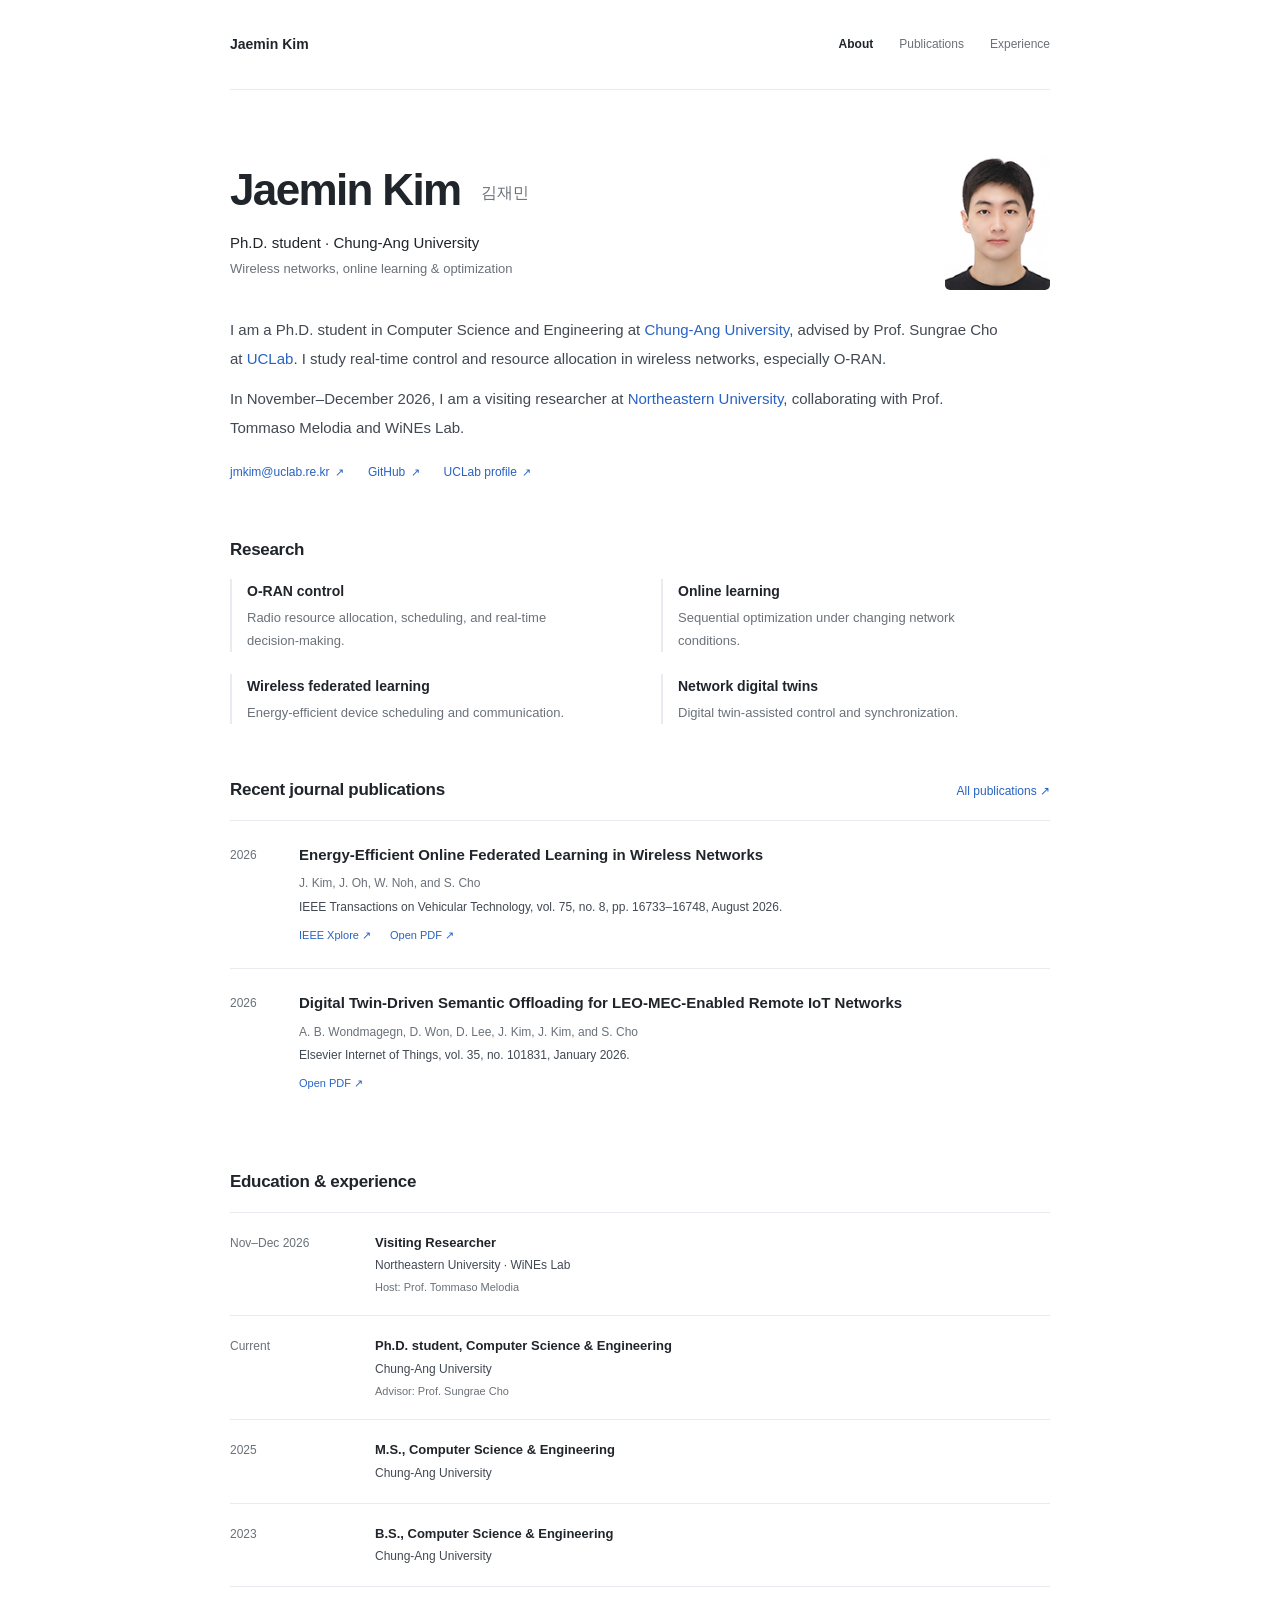
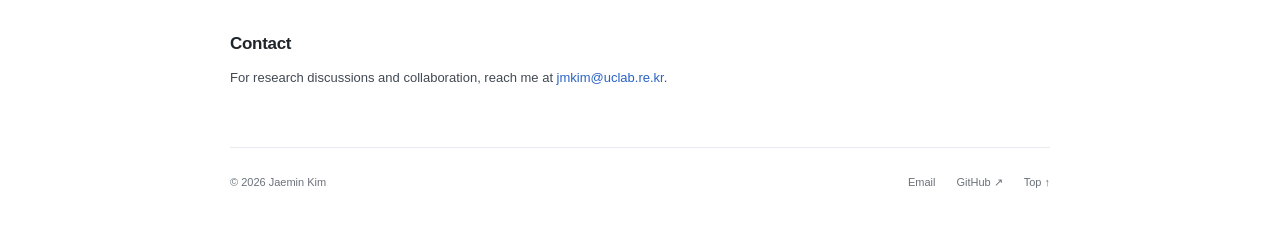
==== commit f5ed0722: "Remove news and show published journals in reverse date order" ====
--- a/index.html
+++ b/index.html
@@ -55,17 +55,9 @@
   </div>
 </section>
 
-<section class="section" id="news" aria-labelledby="news-title">
-  <div class="section-heading"><h2 id="news-title">News</h2></div>
-  <div class="news-list">
-    <article><time datetime="2026-11">Nov 2026</time><p>Joining WiNEs Lab at Northeastern University as a visiting researcher.</p></article>
-    <article><time datetime="2026-08">Aug 2026</time><p>Our work on <a href="https://ieeexplore.ieee.org/document/11421057">energy-efficient online federated learning</a> appears in <em>IEEE TVT</em>.</p></article>
-  </div>
-</section>
-
-<section class="section" id="selected-publications" aria-labelledby="selected-title">
-  <div class="section-heading"><h2 id="selected-title">Selected publications</h2><a class="section-link" href="publications.html">All publications <span aria-hidden="true">↗</span></a></div>
-  <div class="publication-list"><article class="publication" id="selected-journal-2" data-category="journal">
+<section class="section" id="journal-publications" aria-labelledby="journal-title">
+  <div class="section-heading"><h2 id="journal-title">Recent journal publications</h2><a class="section-link" href="publications.html">All publications <span aria-hidden="true">↗</span></a></div>
+  <div class="publication-list"><article class="publication" id="home-journal-2" data-category="journal">
       <p class="pub-year">2026</p>
       <div class="pub-body">
         <h3>Energy-Efficient Online Federated Learning in Wireless Networks</h3>
@@ -75,27 +67,7 @@
         <div class="paper-links"><a href="https://ieeexplore.ieee.org/document/11421057">IEEE Xplore<span aria-hidden="true"> ↗</span></a><a href="https://uclab.re.kr/publications_openaccesspdf/jmkim_tvt_2026_open.pdf">Open PDF<span aria-hidden="true"> ↗</span></a></div>
       </div>
     </article>
-<article class="publication" id="selected-conference-15" data-category="conference">
-      <p class="pub-year">2026</p>
-      <div class="pub-body">
-        <h3>Research on Real-Time and Robust MU-MIMO Scheduling under O-RAN Architecture</h3>
-        <p class="authors">J. Kim, D. Won, D. Lee, J. Oh, C. Song, C. Lee, J. Kim, S. Choi, and S. Cho</p>
-        <p class="venue">in Proc. of ICAIIC, Tokyo, Japan, February 2026.</p>
-
-        <div class="paper-links"><a href="https://uclab.re.kr/publications/original/jmkim_icaiic_2026.pdf">PDF (lab access)<span aria-hidden="true"> ↗</span></a></div>
-      </div>
-    </article>
-<article class="publication" id="selected-journal-3" data-category="journal">
-      <p class="pub-year">2026</p>
-      <div class="pub-body">
-        <h3>On Energy Efficiency for Multi-Flow Semantic Routing in Multi-UAV Relay Networks</h3>
-        <p class="authors">T. S. Do, T. P. Truong, K. N. T. Tran, H. D. Mac, J. Kim, T.-H. Nguyen, N.-N. Dao, and S. Cho</p>
-        <p class="venue">to appear in Elsevier Journal of Network and Computer Applications, 2026.</p>
-
-        <div class="paper-links"><a href="https://uclab.re.kr/uploads/files/tung_jnca_2026_open.pdf?publications_openaccesspdf">Open PDF<span aria-hidden="true"> ↗</span></a></div>
-      </div>
-    </article>
-<article class="publication" id="selected-journal-1" data-category="journal">
+<article class="publication" id="home-journal-1" data-category="journal">
       <p class="pub-year">2026</p>
       <div class="pub-body">
         <h3>Digital Twin-Driven Semantic Offloading for LEO-MEC-Enabled Remote IoT Networks</h3>
--- a/assets/style.css
+++ b/assets/style.css
@@ -47,8 +47,6 @@
 .research-grid article { padding-left: 15px; border-left: 2px solid var(--line); }
 .research-grid h3 { font-size: 14px; font-weight: 600; margin-bottom: 3px; }
 .research-grid p { font-size: 13px; color: var(--muted); line-height: 1.7; max-width: 320px; }
-.news-list article { display: grid; grid-template-columns: 90px minmax(0,1fr); gap: 16px; font-size: 13px; padding: 8px 0; line-height: 1.8; }
-.news-list time { color: var(--muted); font-size: 12px; padding-top: 1px; font-variant-numeric: tabular-nums; }
 .publication { display: grid; grid-template-columns: 48px minmax(0,1fr); gap: 21px; padding: 22px 0; border-top: 1px solid var(--line); }
 .pub-year { color: var(--muted); font-size: 12px; padding-top: 2px; font-variant-numeric: tabular-nums; }
 .publication h3 { font-size: 15px; line-height: 1.65; font-weight: 600; margin-bottom: 6px; }
@@ -111,8 +109,6 @@
   .research-grid article { padding-left: 12px; }
   .research-grid h3 { font-size: 13px; }
   .research-grid p { font-size: 12px; max-width: none; }
-  .news-list article { grid-template-columns: 67px minmax(0,1fr); gap: 11px; font-size: 12px; }
-  .news-list time { font-size: 10px; }
   .publication { grid-template-columns: 35px minmax(0,1fr); gap: 12px; padding: 20px 0; }
   .pub-year { font-size: 10px; padding-top: 3px; }
   .publication h3 { font-size: 14px; line-height: 1.65; }
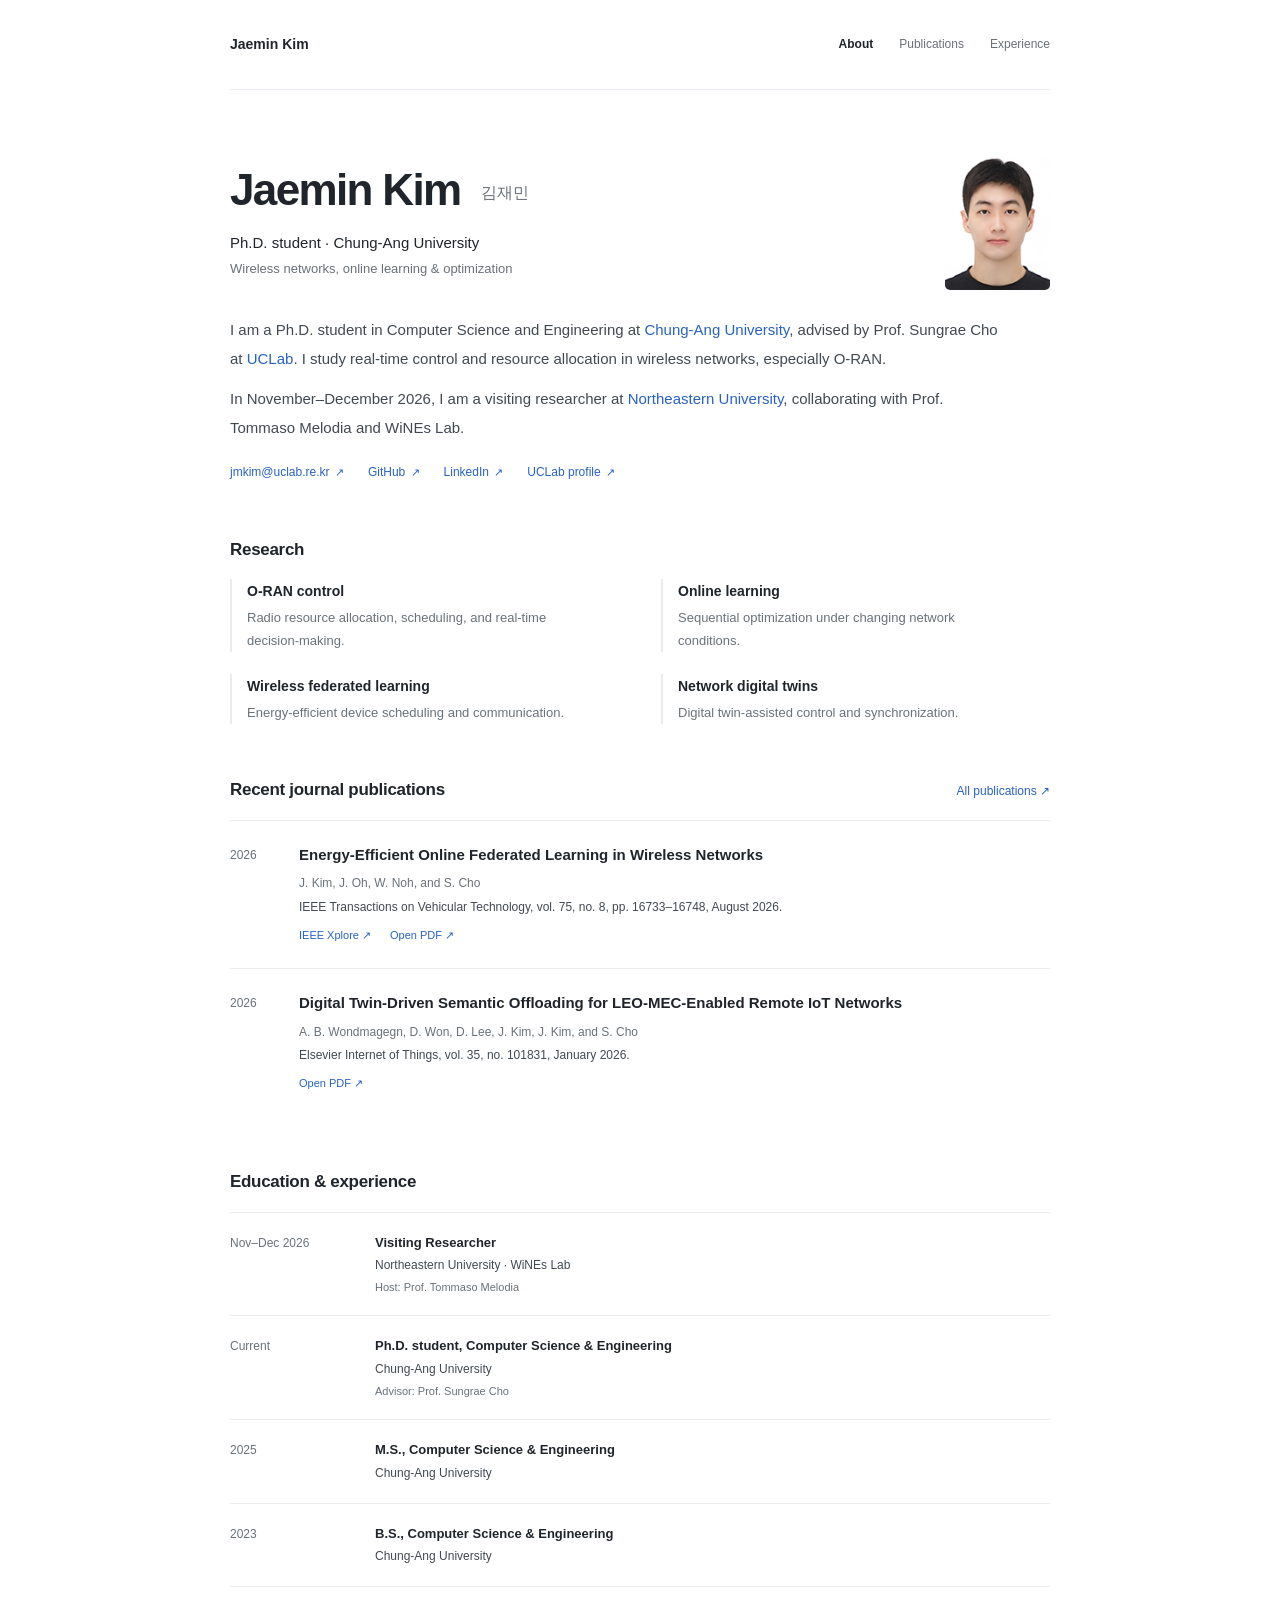
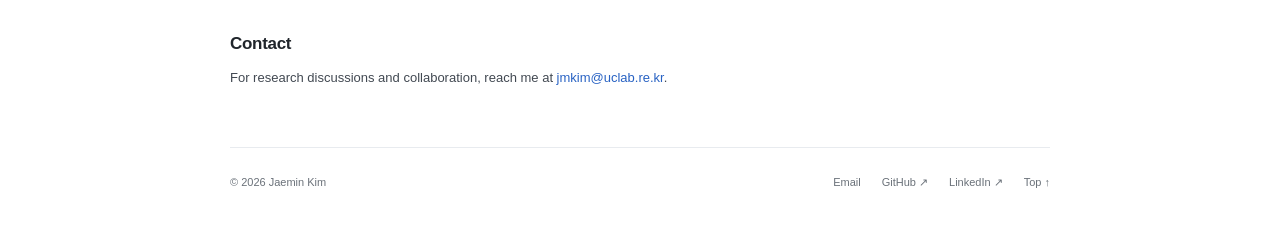
==== commit 7e56dec7: "Make home page directly editable and add LinkedIn profile" ====
--- a/index.html
+++ b/index.html
@@ -1,9 +1,16 @@
 <!doctype html>
+<!--
+  홈 화면은 이 index.html 파일을 직접 수정합니다. Python 실행 없이 저장/커밋하면 반영됩니다.
+  아래 [수정] 주석으로 이름, 소개글, 링크, 연구 분야, 논문, 이력 위치를 찾을 수 있습니다.
+  화면에 보이는 문장은 태그 사이에서, 링크 주소는 href="..." 안에서 바꿔주세요.
+  scripts/build.py는 publications.html만 생성하므로 이 파일의 수정 내용을 덮어쓰지 않습니다.
+-->
 <html lang="en">
 <head>
   <meta charset="utf-8">
   <meta name="viewport" content="width=device-width, initial-scale=1">
   <meta name="theme-color" content="#ffffff">
+  <!-- [수정] 브라우저 제목과 검색/공유용 소개 -->
   <title>Jaemin Kim</title>
   <meta name="description" content="Jaemin Kim is a Ph.D. student at Chung-Ang University researching wireless networks, O-RAN, online learning, and resource allocation.">
   <link rel="canonical" href="https://jmkim-jay.github.io/">
@@ -26,38 +33,70 @@
     </nav>
   </header>
   <main id="main">
+
+<!-- [수정] 이름, 소속, 한 줄 연구 소개, 프로필 사진 -->
 <section class="intro" id="about" aria-labelledby="intro-title">
   <div class="intro-header">
-    <div><h1 id="intro-title">Jaemin Kim <span lang="ko">김재민</span></h1>
+    <div>
+      <h1 id="intro-title">Jaemin Kim <span lang="ko">김재민</span></h1>
       <p class="role">Ph.D. student · Chung-Ang University</p>
       <p class="field">Wireless networks, online learning &amp; optimization</p>
     </div>
     <img class="portrait" src="assets/portrait.jpeg" alt="Portrait of Jaemin Kim" width="120" height="154" fetchpriority="high">
   </div>
+  <!-- [수정] 자기소개: 각 <p>...</p>가 한 문단입니다. -->
   <div class="bio">
-    <p>I am a Ph.D. student in Computer Science and Engineering at <a href="https://www.cau.ac.kr/">Chung-Ang University</a>, advised by Prof. Sungrae Cho at <a href="https://uclab.re.kr/">UCLab</a>. I study real-time control and resource allocation in wireless networks, especially O-RAN.</p>
-    <p>In November–December 2026, I am a visiting researcher at <a href="https://www.northeastern.edu/">Northeastern University</a>, collaborating with Prof. Tommaso Melodia and WiNEs Lab.</p>
+    <p>
+      I am a Ph.D. student in Computer Science and Engineering at
+      <a href="https://www.cau.ac.kr/">Chung-Ang University</a>, advised by Prof. Sungrae Cho at
+      <a href="https://uclab.re.kr/">UCLab</a>.
+      I study real-time control and resource allocation in wireless networks, especially O-RAN.
+    </p>
+    <p>
+      In November–December 2026, I am a visiting researcher at
+      <a href="https://www.northeastern.edu/">Northeastern University</a>,
+      collaborating with Prof. Tommaso Melodia and WiNEs Lab.
+    </p>
   </div>
+
+  <!-- [수정] 연락처와 프로필 링크: <a> 한 줄을 복사하면 링크를 추가할 수 있습니다. -->
   <div class="contact-links" aria-label="Contact and profiles">
     <a href="mailto:jmkim@uclab.re.kr">jmkim@uclab.re.kr <span aria-hidden="true">↗</span></a>
     <a href="https://github.com/jmkim-jay">GitHub <span aria-hidden="true">↗</span></a>
+    <a href="https://www.linkedin.com/in/jaemin-kim-77413a429/">LinkedIn <span aria-hidden="true">↗</span></a>
     <a href="https://uclab.re.kr/jmkim.html">UCLab profile <span aria-hidden="true">↗</span></a>
   </div>
 </section>
 
+<!-- [수정] 연구 분야: <h3>는 제목, <p>는 설명입니다. -->
 <section class="section" id="research" aria-labelledby="research-title">
   <div class="section-heading"><h2 id="research-title">Research</h2></div>
   <div class="research-grid">
-    <article><h3>O-RAN control</h3><p>Radio resource allocation, scheduling, and real-time decision-making.</p></article>
-    <article><h3>Online learning</h3><p>Sequential optimization under changing network conditions.</p></article>
-    <article><h3>Wireless federated learning</h3><p>Energy-efficient device scheduling and communication.</p></article>
-    <article><h3>Network digital twins</h3><p>Digital twin-assisted control and synchronization.</p></article>
+    <article>
+      <h3>O-RAN control</h3>
+      <p>Radio resource allocation, scheduling, and real-time decision-making.</p>
+    </article>
+    <article>
+      <h3>Online learning</h3>
+      <p>Sequential optimization under changing network conditions.</p>
+    </article>
+    <article>
+      <h3>Wireless federated learning</h3>
+      <p>Energy-efficient device scheduling and communication.</p>
+    </article>
+    <article>
+      <h3>Network digital twins</h3>
+      <p>Digital twin-assisted control and synchronization.</p>
+    </article>
   </div>
 </section>
 
+<!-- [수정] 최근 출판된 국제저널: <article> 단위로 추가하고 최신 논문을 위에 놓습니다.
+     이 메인 목록은 직접 관리합니다. 전체 논문 목록의 데이터는 data/publications.json입니다. -->
 <section class="section" id="journal-publications" aria-labelledby="journal-title">
   <div class="section-heading"><h2 id="journal-title">Recent journal publications</h2><a class="section-link" href="publications.html">All publications <span aria-hidden="true">↗</span></a></div>
-  <div class="publication-list"><article class="publication" id="home-journal-2" data-category="journal">
+  <div class="publication-list">
+    <article class="publication" id="home-journal-2" data-category="journal">
       <p class="pub-year">2026</p>
       <div class="pub-body">
         <h3>Energy-Efficient Online Federated Learning in Wireless Networks</h3>
@@ -67,7 +106,7 @@
         <div class="paper-links"><a href="https://ieeexplore.ieee.org/document/11421057">IEEE Xplore<span aria-hidden="true"> ↗</span></a><a href="https://uclab.re.kr/publications_openaccesspdf/jmkim_tvt_2026_open.pdf">Open PDF<span aria-hidden="true"> ↗</span></a></div>
       </div>
     </article>
-<article class="publication" id="home-journal-1" data-category="journal">
+    <article class="publication" id="home-journal-1" data-category="journal">
       <p class="pub-year">2026</p>
       <div class="pub-body">
         <h3>Digital Twin-Driven Semantic Offloading for LEO-MEC-Enabled Remote IoT Networks</h3>
@@ -76,25 +115,66 @@
 
         <div class="paper-links"><a href="https://uclab.re.kr/publications_openaccesspdf/ayalneh_iotj2025_open.pdf">Open PDF<span aria-hidden="true"> ↗</span></a></div>
       </div>
-    </article></div>
+    </article>
+  </div>
 </section>
 
+<!-- [수정] 학력 및 경력: 각 <article>이 한 항목입니다. -->
 <section class="section" id="experience" aria-labelledby="experience-title">
   <div class="section-heading"><h2 id="experience-title">Education &amp; experience</h2></div>
   <div class="timeline">
-    <article><p class="timeline-date">Nov–Dec 2026</p><div><h3>Visiting Researcher</h3><p>Northeastern University · WiNEs Lab</p><p class="detail">Host: Prof. Tommaso Melodia</p></div></article>
-    <article><p class="timeline-date">Current</p><div><h3>Ph.D. student, Computer Science &amp; Engineering</h3><p>Chung-Ang University</p><p class="detail">Advisor: Prof. Sungrae Cho</p></div></article>
-    <article><p class="timeline-date">2025</p><div><h3>M.S., Computer Science &amp; Engineering</h3><p>Chung-Ang University</p></div></article>
-    <article><p class="timeline-date">2023</p><div><h3>B.S., Computer Science &amp; Engineering</h3><p>Chung-Ang University</p></div></article>
+    <article>
+      <p class="timeline-date">Nov–Dec 2026</p>
+      <div>
+        <h3>Visiting Researcher</h3>
+        <p>Northeastern University · WiNEs Lab</p>
+        <p class="detail">Host: Prof. Tommaso Melodia</p>
+      </div>
+    </article>
+    <article>
+      <p class="timeline-date">Current</p>
+      <div>
+        <h3>Ph.D. student, Computer Science &amp; Engineering</h3>
+        <p>Chung-Ang University</p>
+        <p class="detail">Advisor: Prof. Sungrae Cho</p>
+      </div>
+    </article>
+    <article>
+      <p class="timeline-date">2025</p>
+      <div>
+        <h3>M.S., Computer Science &amp; Engineering</h3>
+        <p>Chung-Ang University</p>
+      </div>
+    </article>
+    <article>
+      <p class="timeline-date">2023</p>
+      <div>
+        <h3>B.S., Computer Science &amp; Engineering</h3>
+        <p>Chung-Ang University</p>
+      </div>
+    </article>
   </div>
 </section>
 
+<!-- [수정] 연락 안내 문구 -->
 <section class="contact" id="contact" aria-labelledby="contact-title">
-  <h2 id="contact-title">Contact</h2><p>For research discussions and collaboration, reach me at <a href="mailto:jmkim@uclab.re.kr">jmkim@uclab.re.kr</a>.</p>
-</section></main>
+  <h2 id="contact-title">Contact</h2>
+  <p>
+    For research discussions and collaboration, reach me at
+    <a href="mailto:jmkim@uclab.re.kr">jmkim@uclab.re.kr</a>.
+  </p>
+</section>
+  </main>
+
+  <!-- [수정] 페이지 하단 링크 -->
   <footer class="site-footer">
     <span>© 2026 Jaemin Kim</span>
-    <div><a href="mailto:jmkim@uclab.re.kr">Email</a><a href="https://github.com/jmkim-jay">GitHub ↗</a><a href="#main">Top ↑</a></div>
+    <div>
+      <a href="mailto:jmkim@uclab.re.kr">Email</a>
+      <a href="https://github.com/jmkim-jay">GitHub ↗</a>
+      <a href="https://www.linkedin.com/in/jaemin-kim-77413a429/">LinkedIn ↗</a>
+      <a href="#main">Top ↑</a>
+    </div>
   </footer>
 </body>
 </html>
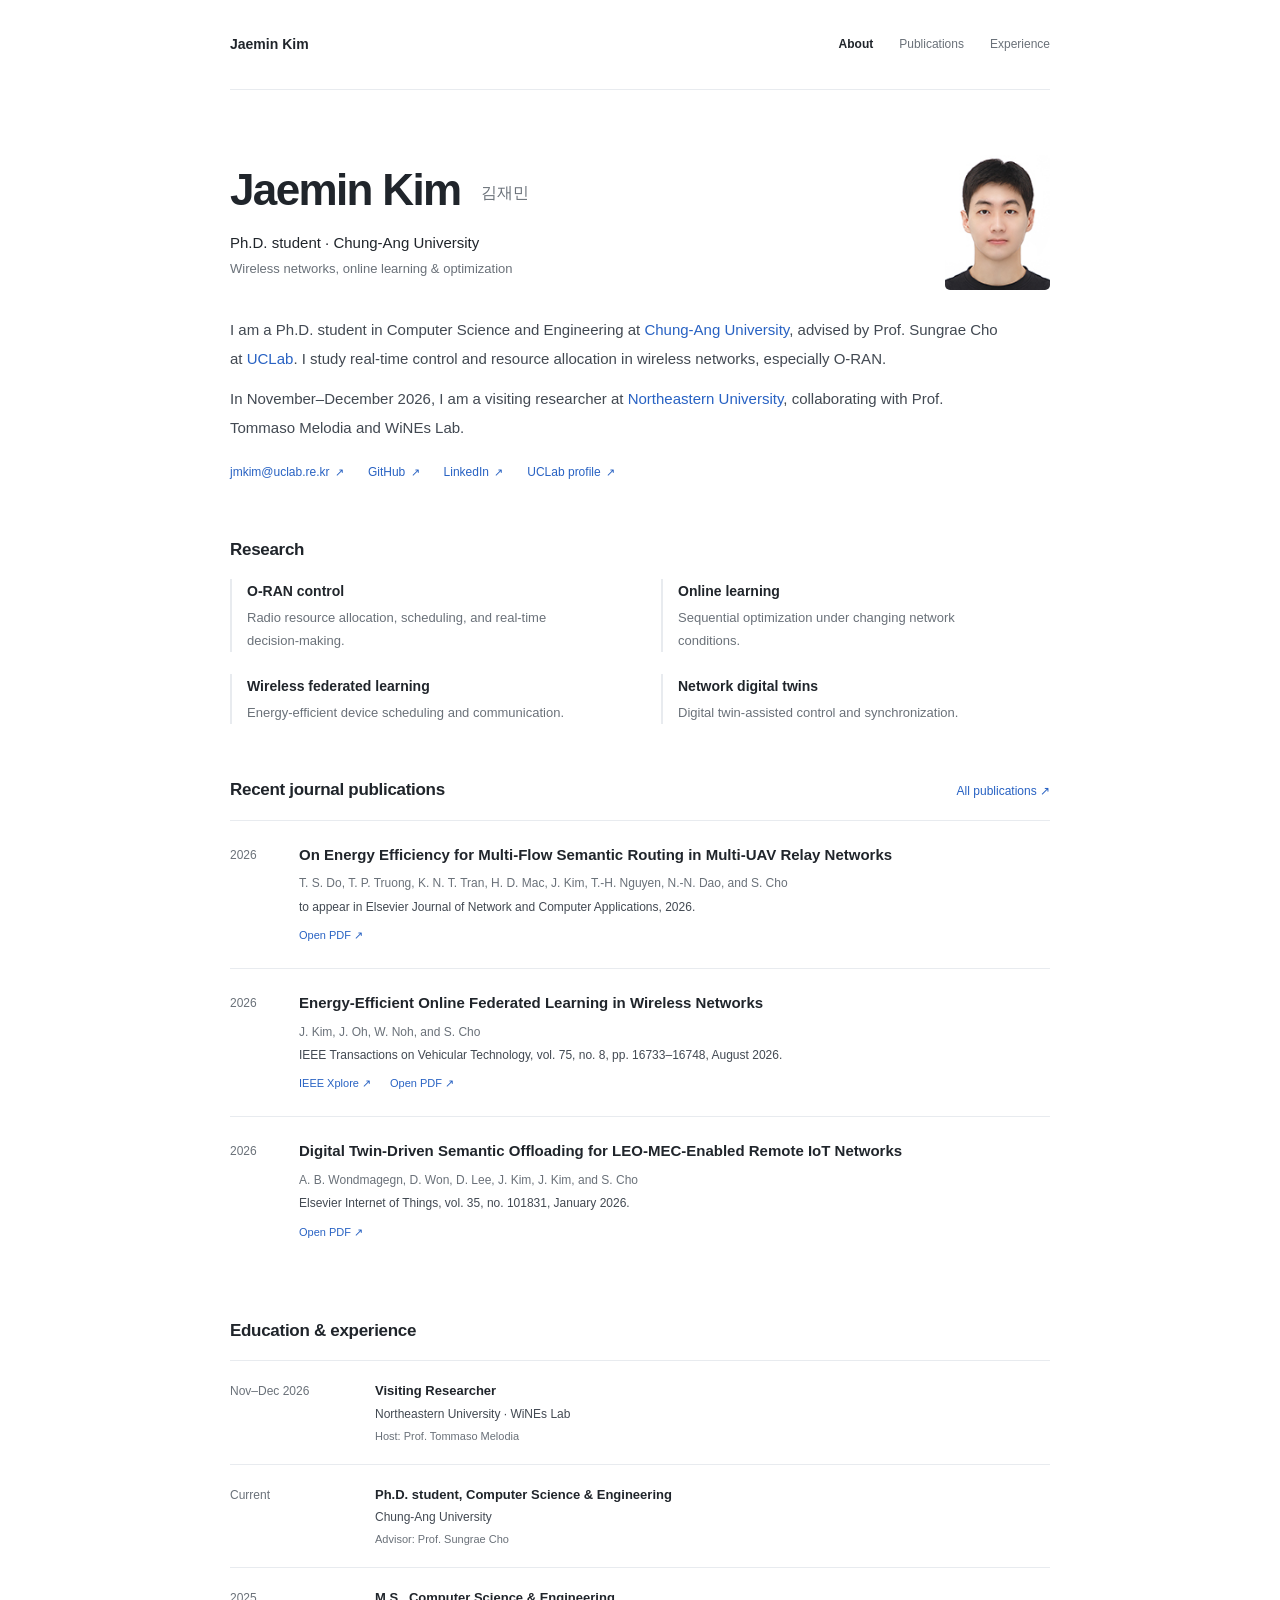
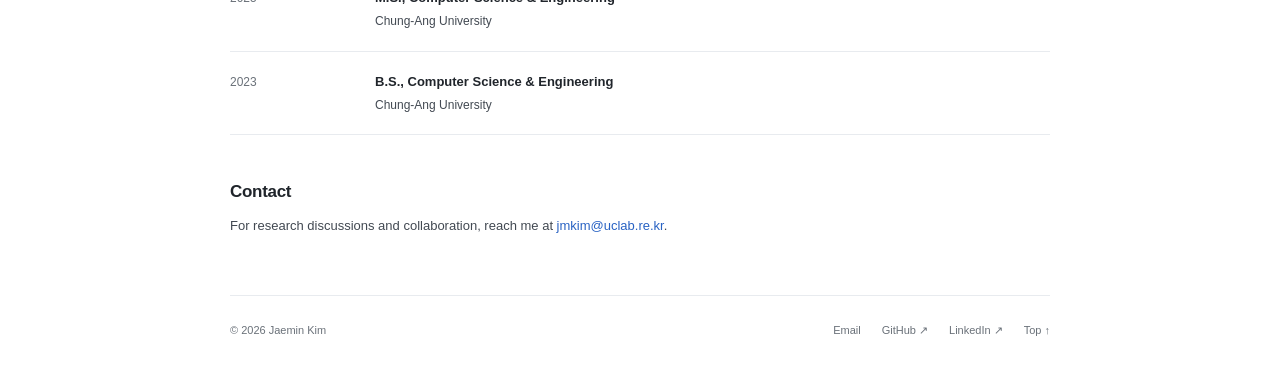
==== commit c95f207b: "Automatically show the first three journals on the home page" ====
--- a/index.html
+++ b/index.html
@@ -1,7 +1,7 @@
 <!doctype html>
 <!--
   홈 화면은 이 index.html 파일을 직접 수정합니다. Python 실행 없이 저장/커밋하면 반영됩니다.
-  아래 [수정] 주석으로 이름, 소개글, 링크, 연구 분야, 논문, 이력 위치를 찾을 수 있습니다.
+  아래 [수정] 주석으로 이름, 소개글, 링크, 연구 분야, 이력 위치를 찾을 수 있습니다.
   화면에 보이는 문장은 태그 사이에서, 링크 주소는 href="..." 안에서 바꿔주세요.
   scripts/build.py는 publications.html만 생성하므로 이 파일의 수정 내용을 덮어쓰지 않습니다.
 -->
@@ -91,11 +91,20 @@
   </div>
 </section>
 
-<!-- [수정] 최근 출판된 국제저널: <article> 단위로 추가하고 최신 논문을 위에 놓습니다.
-     이 메인 목록은 직접 관리합니다. 전체 논문 목록의 데이터는 data/publications.json입니다. -->
+<!-- [자동] publications.html의 International journals 상단 3편을 순서대로 불러옵니다.
+     이 영역은 직접 수정할 필요가 없습니다. 아래 논문은 자동 로딩이 안 될 때의 기본 표시입니다. -->
 <section class="section" id="journal-publications" aria-labelledby="journal-title">
   <div class="section-heading"><h2 id="journal-title">Recent journal publications</h2><a class="section-link" href="publications.html">All publications <span aria-hidden="true">↗</span></a></div>
-  <div class="publication-list">
+  <div class="publication-list" data-recent-journals>
+    <article class="publication" id="home-journal-3" data-category="journal">
+      <p class="pub-year">2026</p>
+      <div class="pub-body">
+        <h3>On Energy Efficiency for Multi-Flow Semantic Routing in Multi-UAV Relay Networks</h3>
+        <p class="authors">T. S. Do, T. P. Truong, K. N. T. Tran, H. D. Mac, J. Kim, T.-H. Nguyen, N.-N. Dao, and S. Cho</p>
+        <p class="venue">to appear in Elsevier Journal of Network and Computer Applications, 2026.</p>
+        <div class="paper-links"><a href="https://uclab.re.kr/uploads/files/tung_jnca_2026_open.pdf?publications_openaccesspdf">Open PDF<span aria-hidden="true"> ↗</span></a></div>
+      </div>
+    </article>
     <article class="publication" id="home-journal-2" data-category="journal">
       <p class="pub-year">2026</p>
       <div class="pub-body">
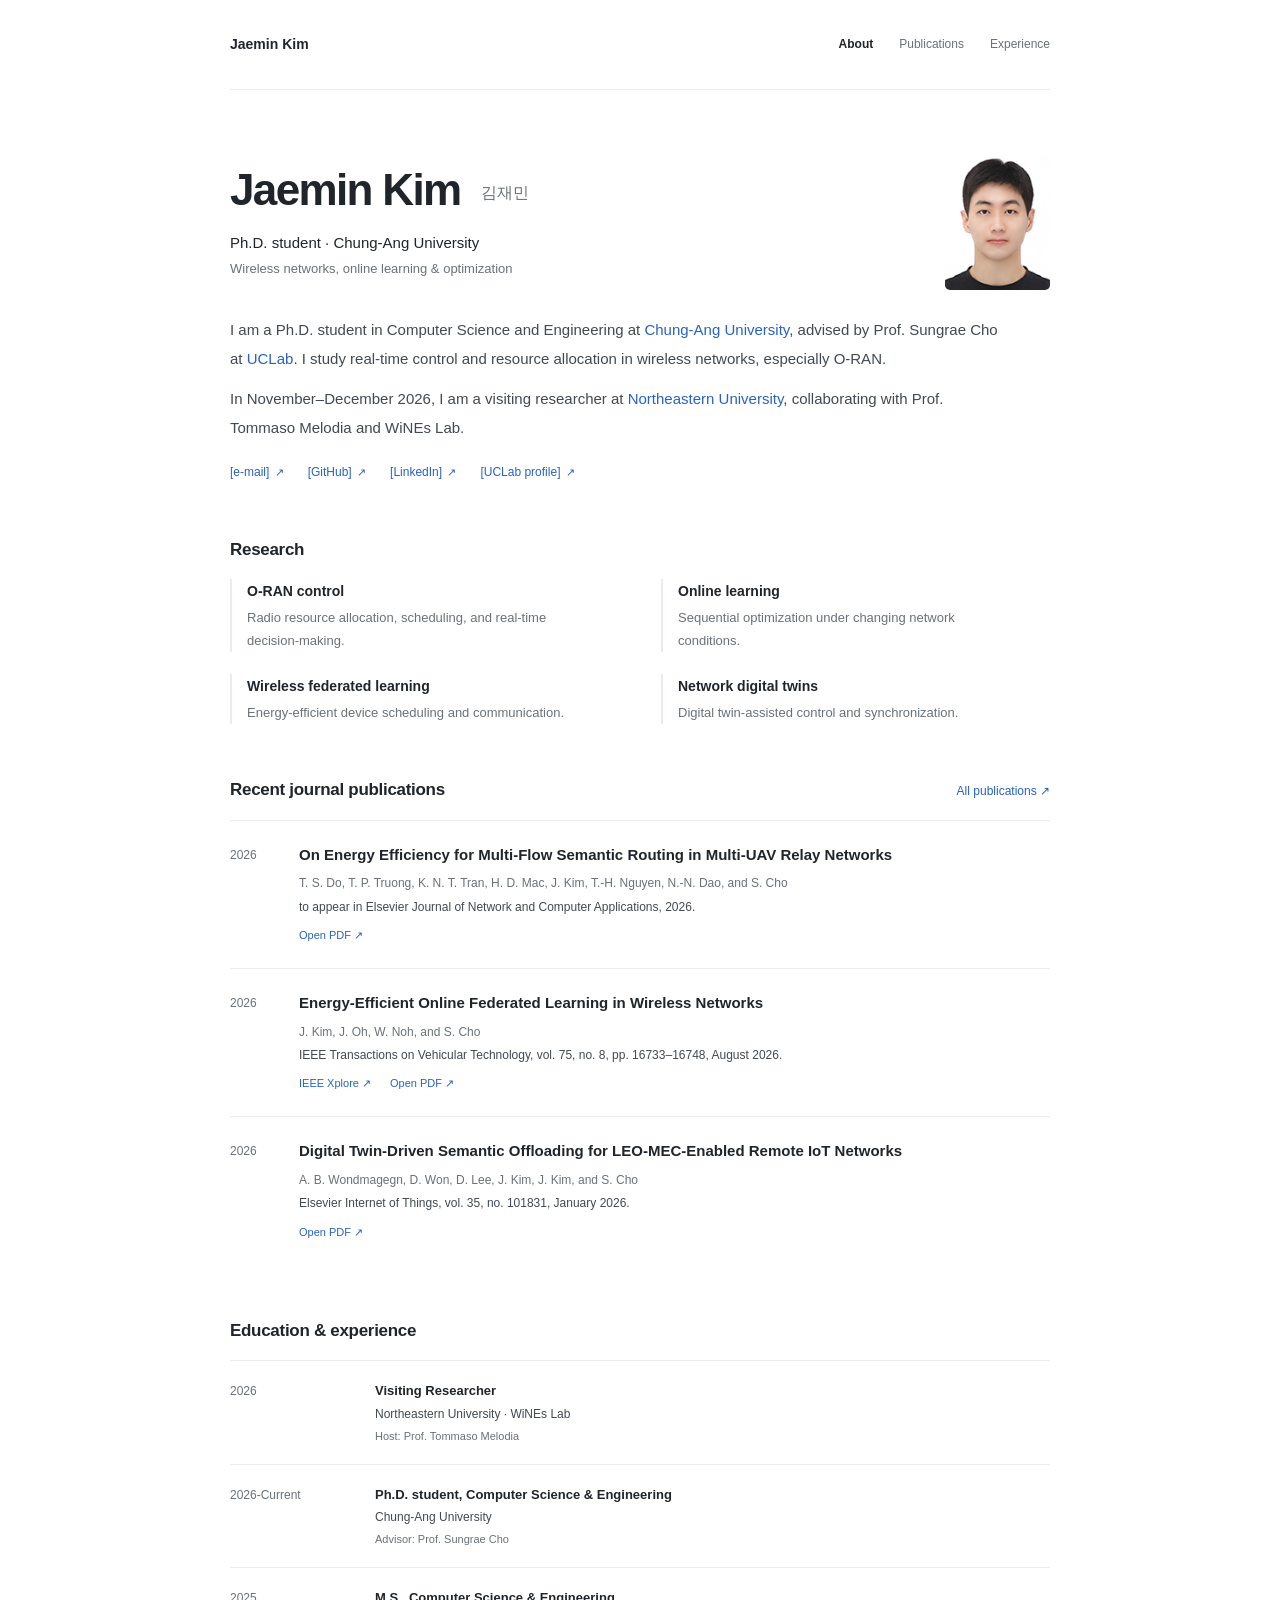
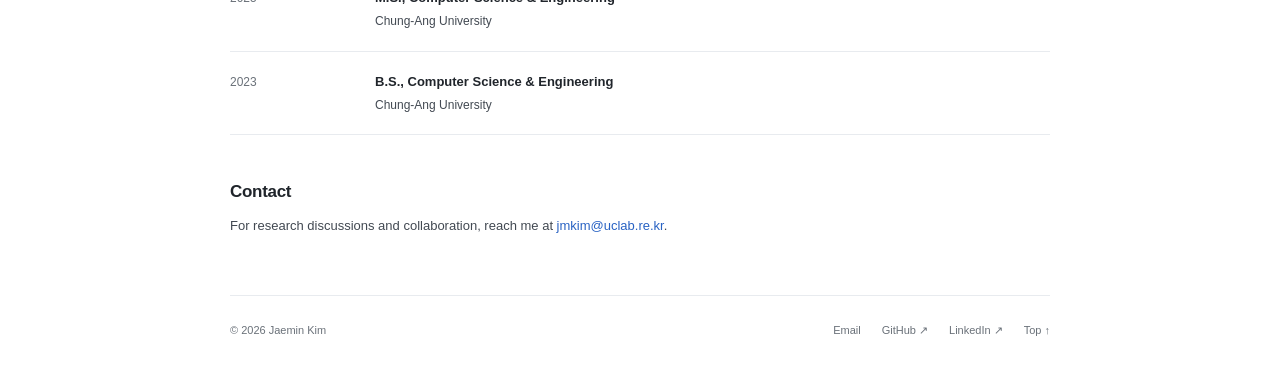
==== commit c9508085: "Update index.html" ====
--- a/index.html
+++ b/index.html
@@ -61,10 +61,10 @@
 
   <!-- [수정] 연락처와 프로필 링크: <a> 한 줄을 복사하면 링크를 추가할 수 있습니다. -->
   <div class="contact-links" aria-label="Contact and profiles">
-    <a href="mailto:jmkim@uclab.re.kr">jmkim@uclab.re.kr <span aria-hidden="true">↗</span></a>
-    <a href="https://github.com/jmkim-jay">GitHub <span aria-hidden="true">↗</span></a>
-    <a href="https://www.linkedin.com/in/jaemin-kim-77413a429/">LinkedIn <span aria-hidden="true">↗</span></a>
-    <a href="https://uclab.re.kr/jmkim.html">UCLab profile <span aria-hidden="true">↗</span></a>
+    <a href="mailto:jmkim@uclab.re.kr">[e-mail] <span aria-hidden="true">↗</span></a>
+    <a href="https://github.com/jmkim-jay">[GitHub] <span aria-hidden="true">↗</span></a>
+    <a href="https://www.linkedin.com/in/jaemin-kim-77413a429/">[LinkedIn] <span aria-hidden="true">↗</span></a>
+    <a href="https://uclab.re.kr/jmkim.html">[UCLab profile] <span aria-hidden="true">↗</span></a>
   </div>
 </section>
 
@@ -133,7 +133,7 @@
   <div class="section-heading"><h2 id="experience-title">Education &amp; experience</h2></div>
   <div class="timeline">
     <article>
-      <p class="timeline-date">Nov–Dec 2026</p>
+      <p class="timeline-date">2026</p>
       <div>
         <h3>Visiting Researcher</h3>
         <p>Northeastern University · WiNEs Lab</p>
@@ -141,7 +141,7 @@
       </div>
     </article>
     <article>
-      <p class="timeline-date">Current</p>
+      <p class="timeline-date">2026-Current</p>
       <div>
         <h3>Ph.D. student, Computer Science &amp; Engineering</h3>
         <p>Chung-Ang University</p>
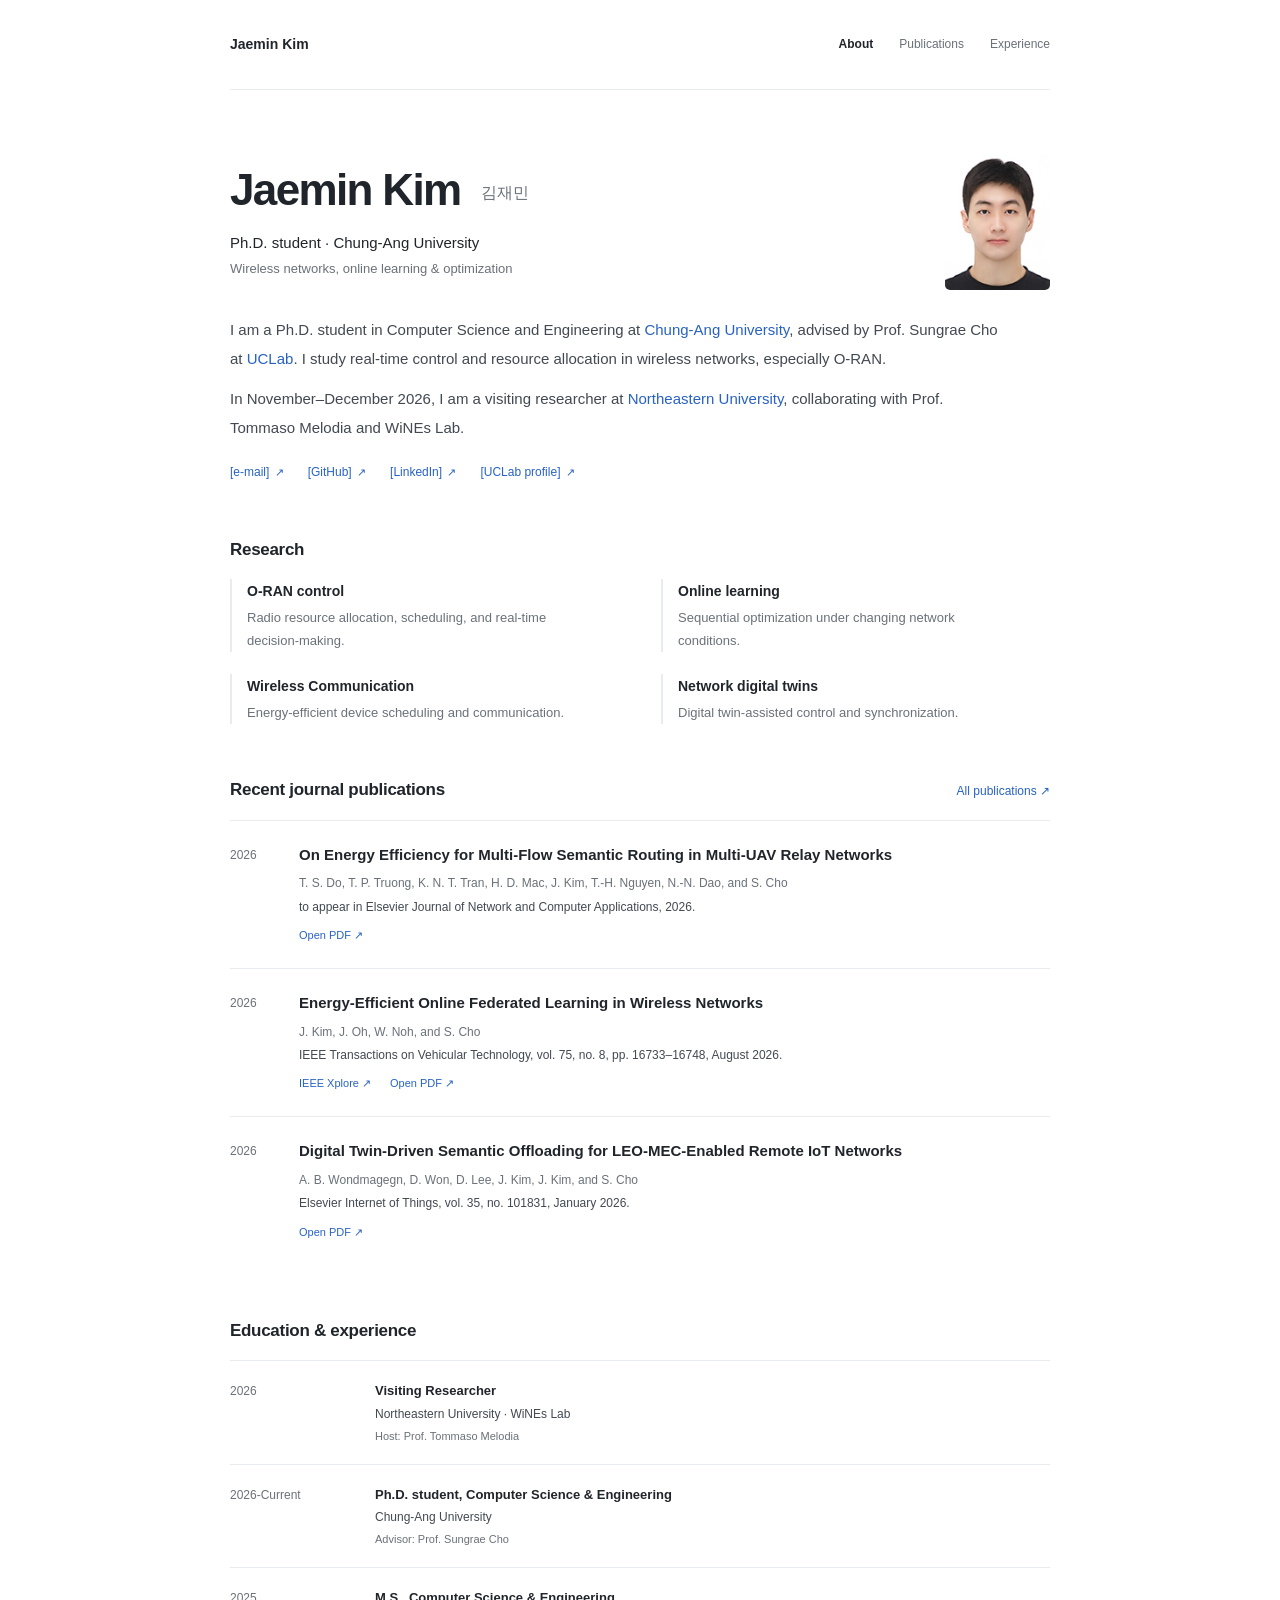
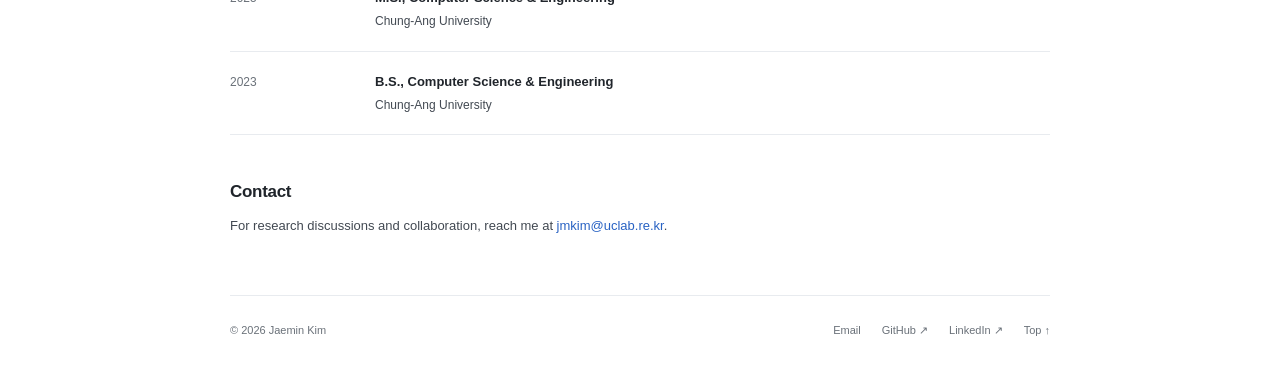
==== commit 90f5d76f: "Update index.html" ====
--- a/index.html
+++ b/index.html
@@ -81,7 +81,7 @@
       <p>Sequential optimization under changing network conditions.</p>
     </article>
     <article>
-      <h3>Wireless federated learning</h3>
+      <h3>Wireless Communication</h3>
       <p>Energy-efficient device scheduling and communication.</p>
     </article>
     <article>
